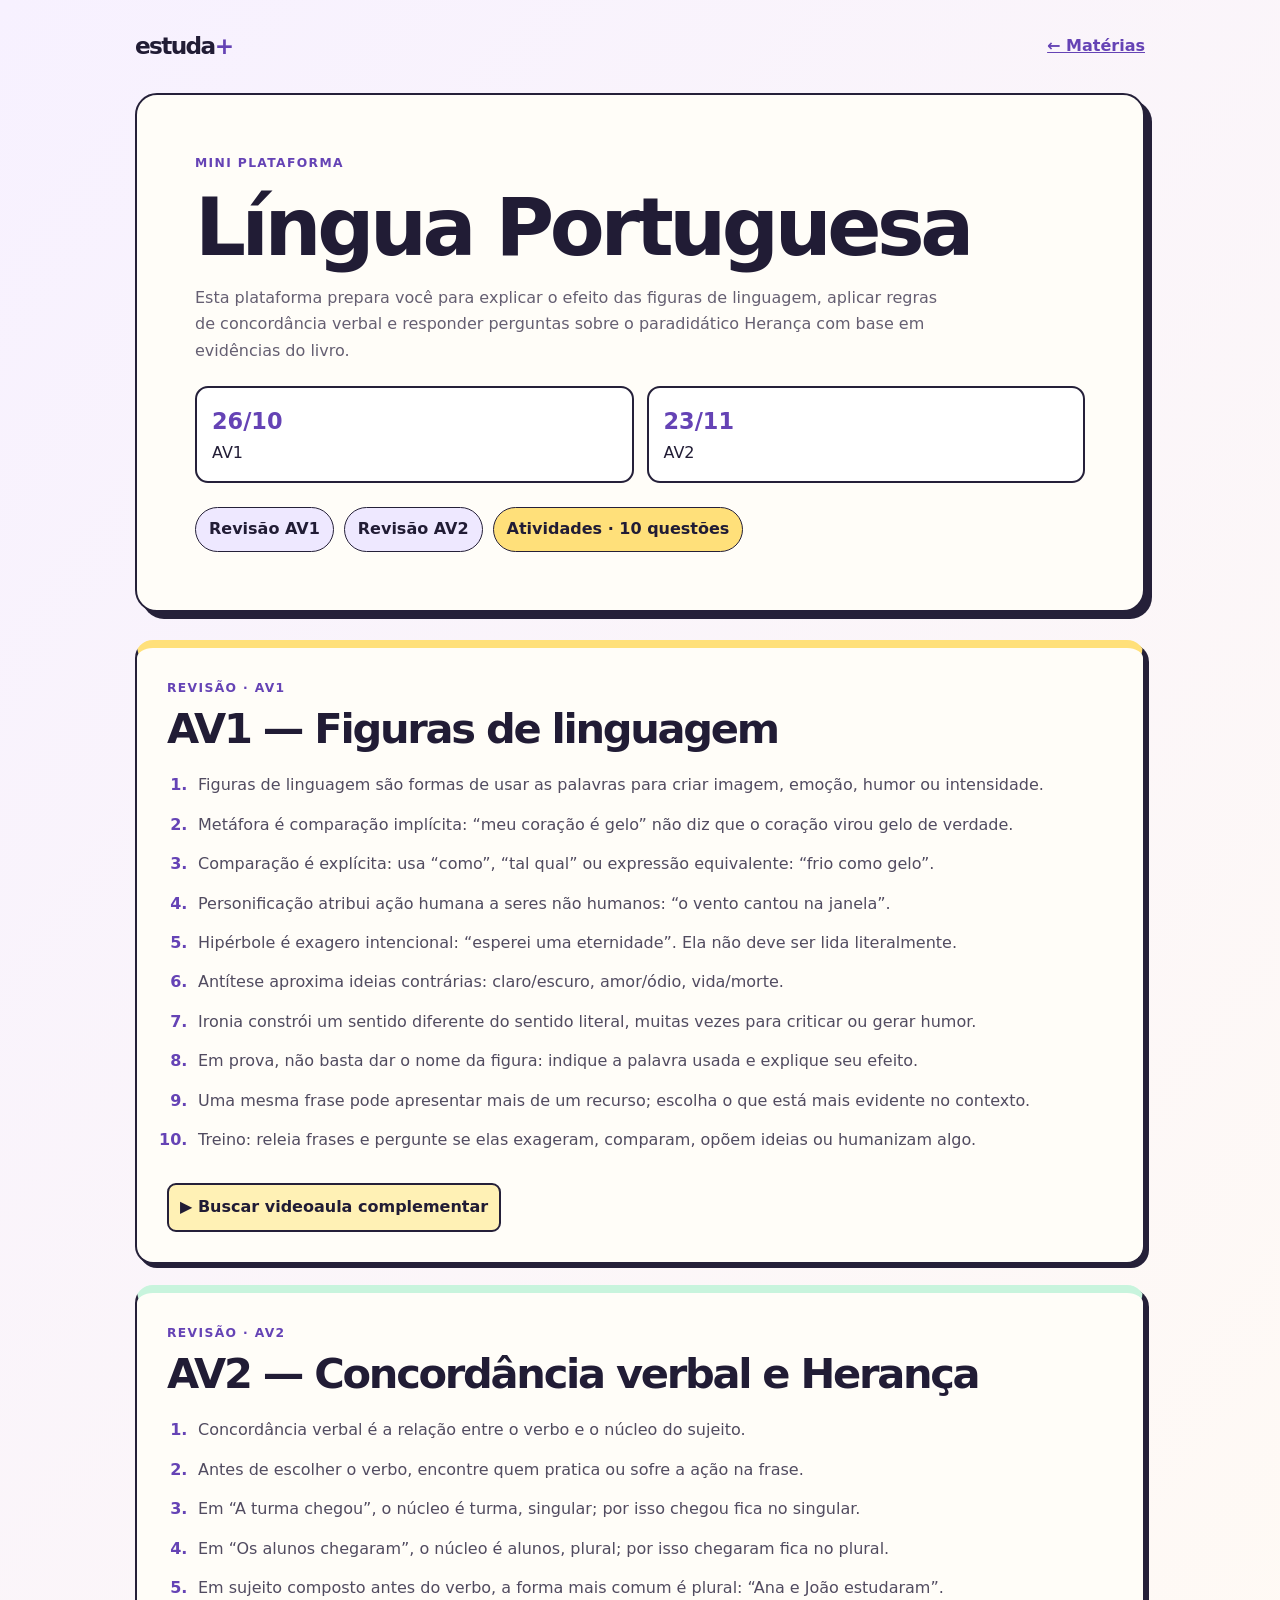
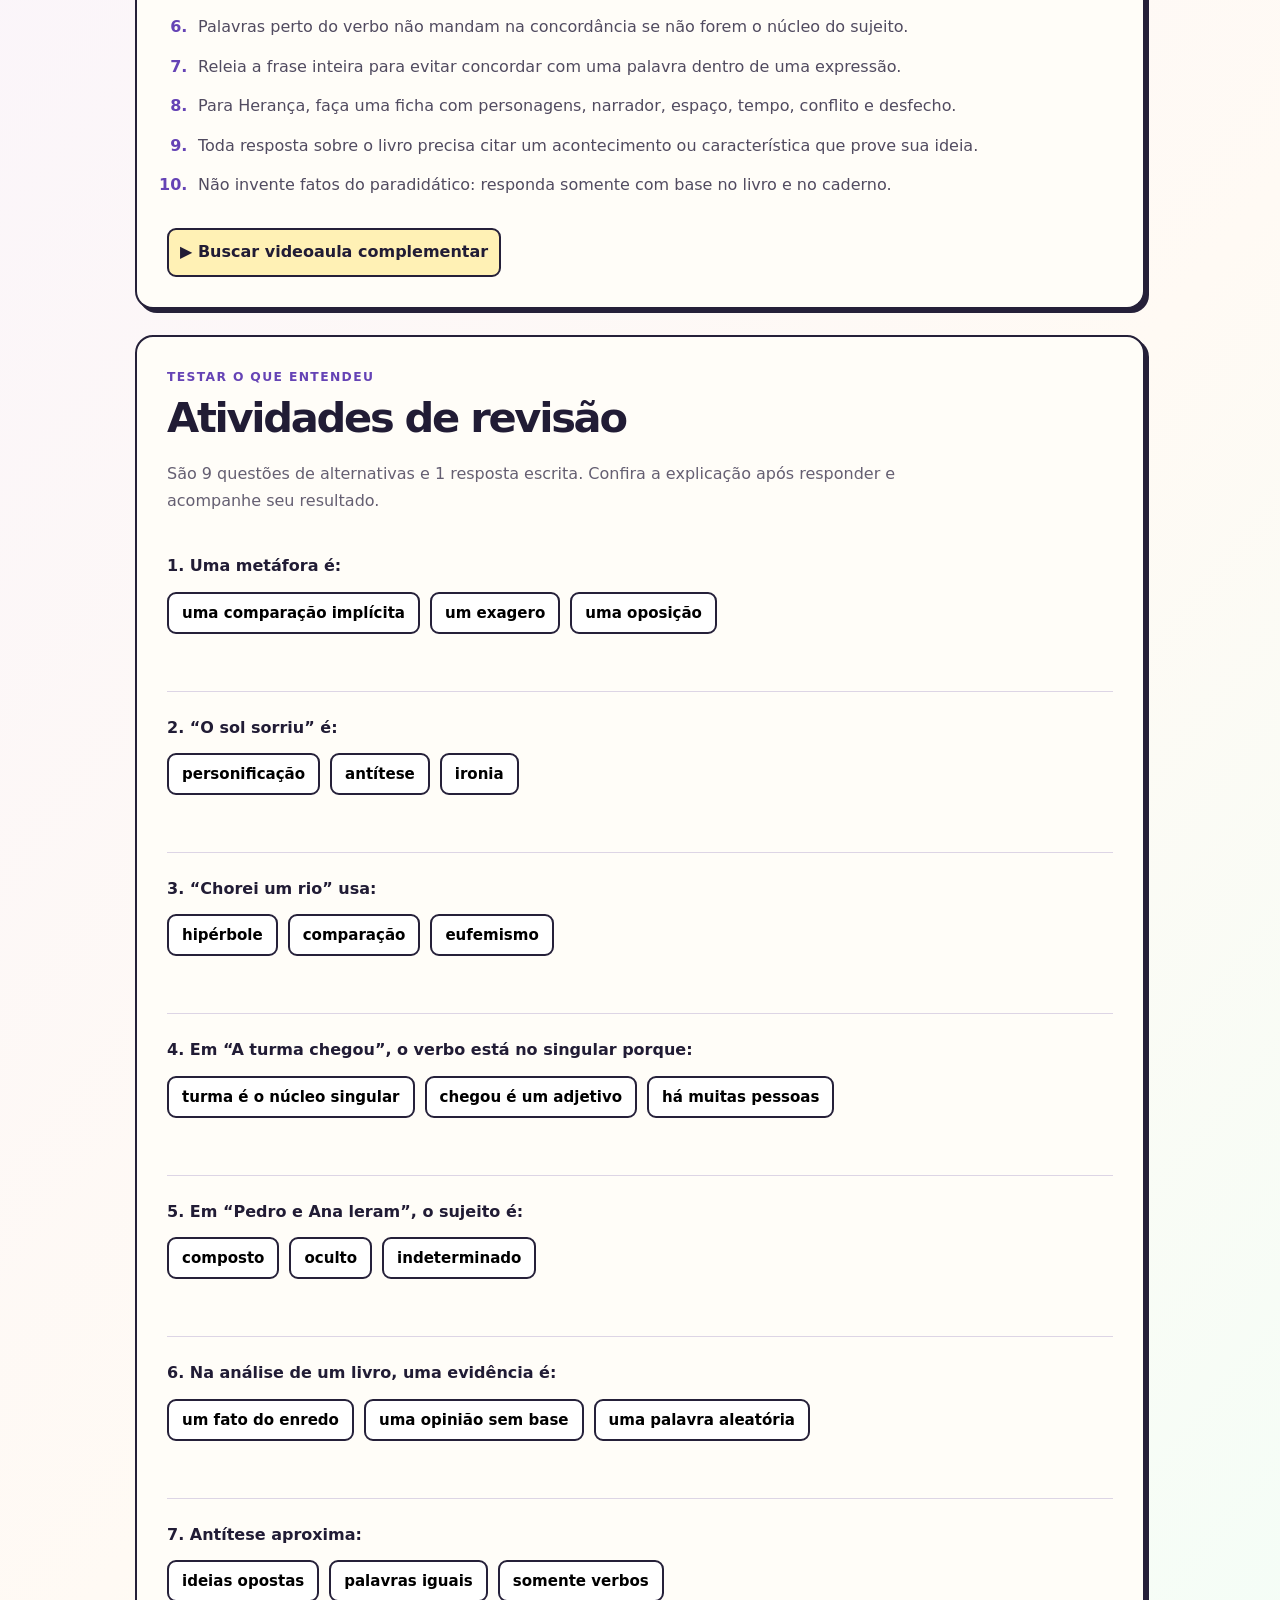
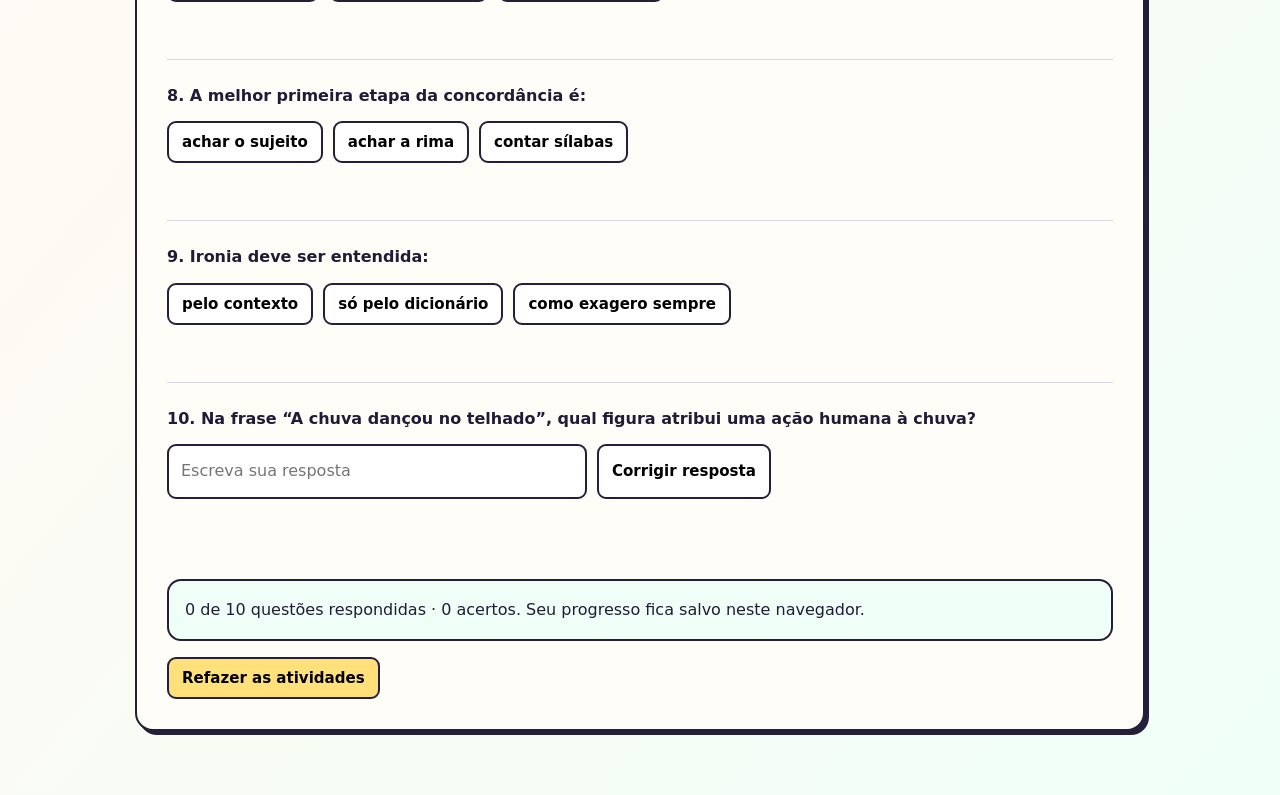
==== plataforma-estudos/materia.html @ 4440d7d3 "fix: publica plataforma completa na Vercel e corrige revisoes" ====
<!doctype html>
<html lang="pt-BR">
<head>
  <meta charset="utf-8">
  <meta name="viewport" content="width=device-width,initial-scale=1">
  <title>Estuda+ | Revisar matéria</title>
  <style>
    :root{--ink:#211c35;--violet:#6543b5;--paper:#fffdf8;--lilac:#eee8ff;--sun:#ffe07a;--mint:#c8f4dd;--line:#252039;--muted:#655f72}
    *{box-sizing:border-box}html{scroll-behavior:smooth;scroll-padding-top:20px}body{margin:0;background:linear-gradient(130deg,#f7f1ff,#fffaf4 60%,#effff8);font:500 16px/1.65 system-ui,sans-serif;color:var(--ink)}
    main{max-width:1050px;margin:auto;padding:27px 20px 64px}.top{display:flex;justify-content:space-between;align-items:center;gap:15px}.brand{font-size:1.45rem;font-weight:900;letter-spacing:-.07em}.brand b{color:var(--violet)}a.back{font-weight:800;color:var(--violet)}
    .hero{margin:28px 0;border:2px solid var(--line);border-radius:22px;background:var(--paper);padding:clamp(27px,6vw,58px);box-shadow:7px 7px 0 var(--line)}
    .eyebrow{font-size:.77rem;letter-spacing:.11em;text-transform:uppercase;font-weight:900;color:var(--violet)}h1,h2{font-weight:900;letter-spacing:-.055em}
    h1{font-size:clamp(2.5rem,7vw,5rem);line-height:1.04;margin:12px 0 16px}h2{font-size:clamp(1.8rem,4vw,2.6rem);line-height:1.14;margin:7px 0 20px}.lead{color:var(--muted);max-width:750px}
    .plan{display:grid;grid-template-columns:repeat(2,1fr);gap:13px;margin:22px 0}.plan article{border:2px solid var(--line);border-radius:13px;padding:15px;background:#fff}.plan b{display:block;color:var(--violet);font-size:1.4rem}
    .jump{display:flex;gap:10px;flex-wrap:wrap;margin-top:24px}.jump a{padding:8px 13px;border:1.5px solid var(--line);border-radius:99px;color:var(--ink);background:var(--lilac);font-weight:750;text-decoration:none}.jump a:last-child{background:var(--sun)}.jump a:hover{filter:brightness(.96)}
    .lesson{background:var(--paper);border:2px solid var(--line);border-radius:18px;padding:clamp(20px,4vw,30px);box-shadow:4px 4px 0 var(--line);margin:21px 0}.lesson.av1{border-top:8px solid var(--sun)}.lesson.av2{border-top:8px solid var(--mint)}.lesson ol{padding-left:26px}.lesson li{margin:13px 0;padding-left:5px;color:#514b60}.lesson li::marker{color:var(--violet);font-weight:800}
    .video{display:inline-block;border:2px solid var(--line);border-radius:9px;padding:9px 11px;background:#fff1b5;color:var(--ink);font-weight:800;text-decoration:none;margin-top:14px}
    .practice{background:var(--paper);border:2px solid var(--line);border-radius:18px;padding:clamp(20px,4vw,30px);box-shadow:4px 4px 0 var(--line);margin-top:26px}
    .quiz-card{border-top:1px solid #ddd5e5;padding:23px 0}.quiz-card:first-child{border:0}.quiz-card p{font-weight:800;margin:0 0 12px}.answers{display:flex;gap:10px;flex-wrap:wrap}
    .answers input{width:min(100%,420px);min-width:0;border:2px solid var(--line);border-radius:9px;padding:12px;font:inherit;background:#fff}
    .answers button,#retry{border:2px solid var(--line);border-radius:9px;background:#fff;padding:10px 13px;font:700 .94rem system-ui,sans-serif;cursor:pointer}
    .answers button:not(:disabled):hover{background:var(--lilac)}.answers button.right{background:var(--mint)}.answers button.wrong{background:#ffd8d1}.answers button:disabled{cursor:default;color:var(--ink);opacity:1}
    :focus-visible{outline:3px solid var(--violet);outline-offset:3px}.result{font-weight:700;min-height:22px;margin-top:12px}
    .finish{padding:16px;margin-top:23px;border:2px solid var(--line);border-radius:14px;background:#effff8}#retry{margin-top:16px;background:var(--sun)}.loading{padding:20px;color:var(--muted)}
    @media(max-width:680px){.hero,.lesson,.practice{box-shadow:3px 3px 0 var(--line)}.answers{flex-direction:column}.answers input{width:100%}.answers button{text-align:left}.plan{gap:10px}}
  </style>
</head>
<body>
  <main>
    <header class="top"><div class="brand">estuda<b>+</b></div><a class="back" href="materias.html">← Matérias</a></header>
    <section class="hero">
      <div class="eyebrow" id="label">Mini plataforma</div>
      <h1 id="title">Revisar matéria</h1>
      <p class="lead" id="intro"></p>
      <div class="plan"><article><b id="av1date"></b>AV1</article><article><b id="av2date"></b>AV2</article></div>
      <nav class="jump" aria-label="Nesta matéria"><a href="#av1">Revisão AV1</a><a href="#av2">Revisão AV2</a><a href="#activities">Atividades · 10 questões</a></nav>
    </section>
    <section id="lessons" aria-label="Revisões da matéria"><p class="loading">Carregando as revisões…</p></section>
    <section class="practice" id="activities">
      <div class="eyebrow">Testar o que entendeu</div>
      <h2>Atividades de revisão</h2>
      <p class="lead">São 9 questões de alternativas e 1 resposta escrita. Confira a explicação após responder e acompanhe seu resultado.</p>
      <div id="quiz"><p class="loading">Carregando as questões…</p></div>
      <div class="finish" id="finish" role="status">Conclua as atividades para registrar seu resultado.</div>
      <button type="button" id="retry">Refazer as atividades</button>
    </section>
    <noscript>Ative o JavaScript do navegador para exibir as revisões e responder às atividades.</noscript>
  </main>
  <script src="materia-deep.js" onerror="document.getElementById('lessons').textContent='Não foi possível carregar o conteúdo. Atualize a página.'"></script>
</body>
</html>
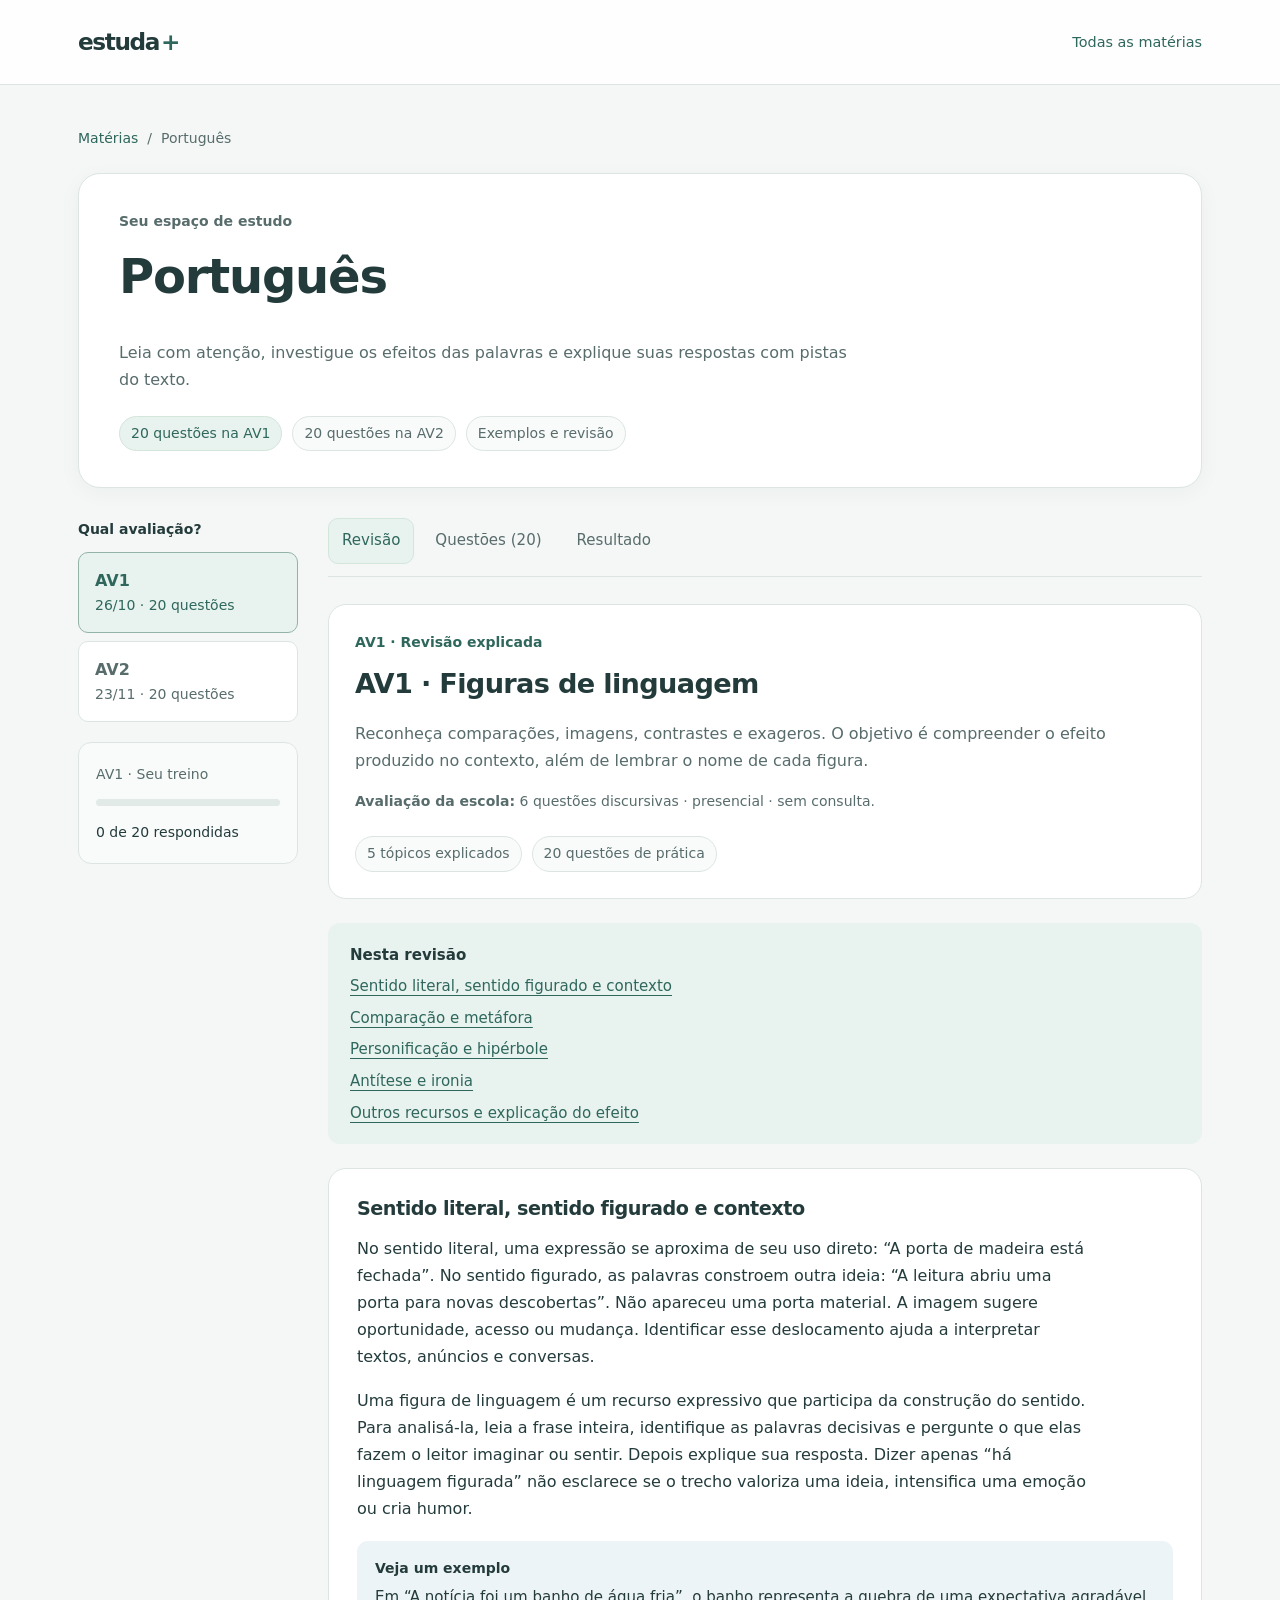
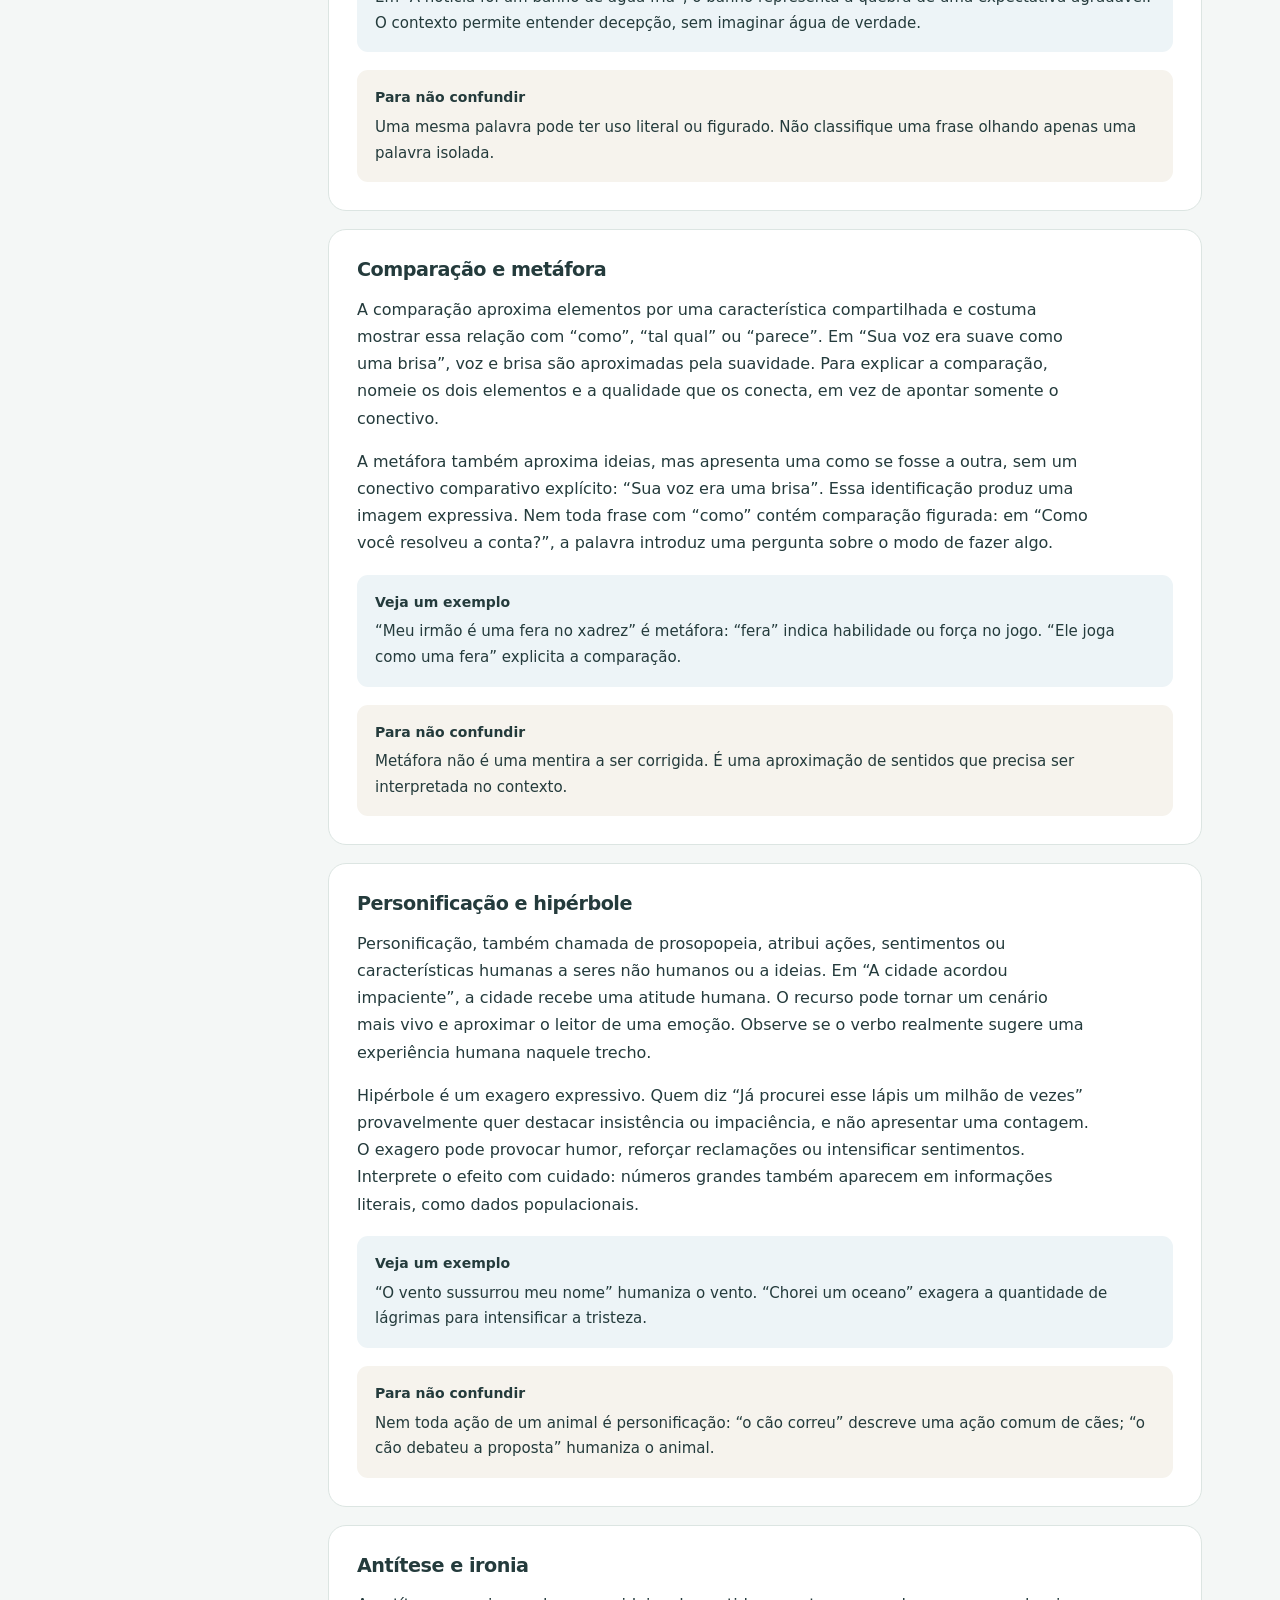
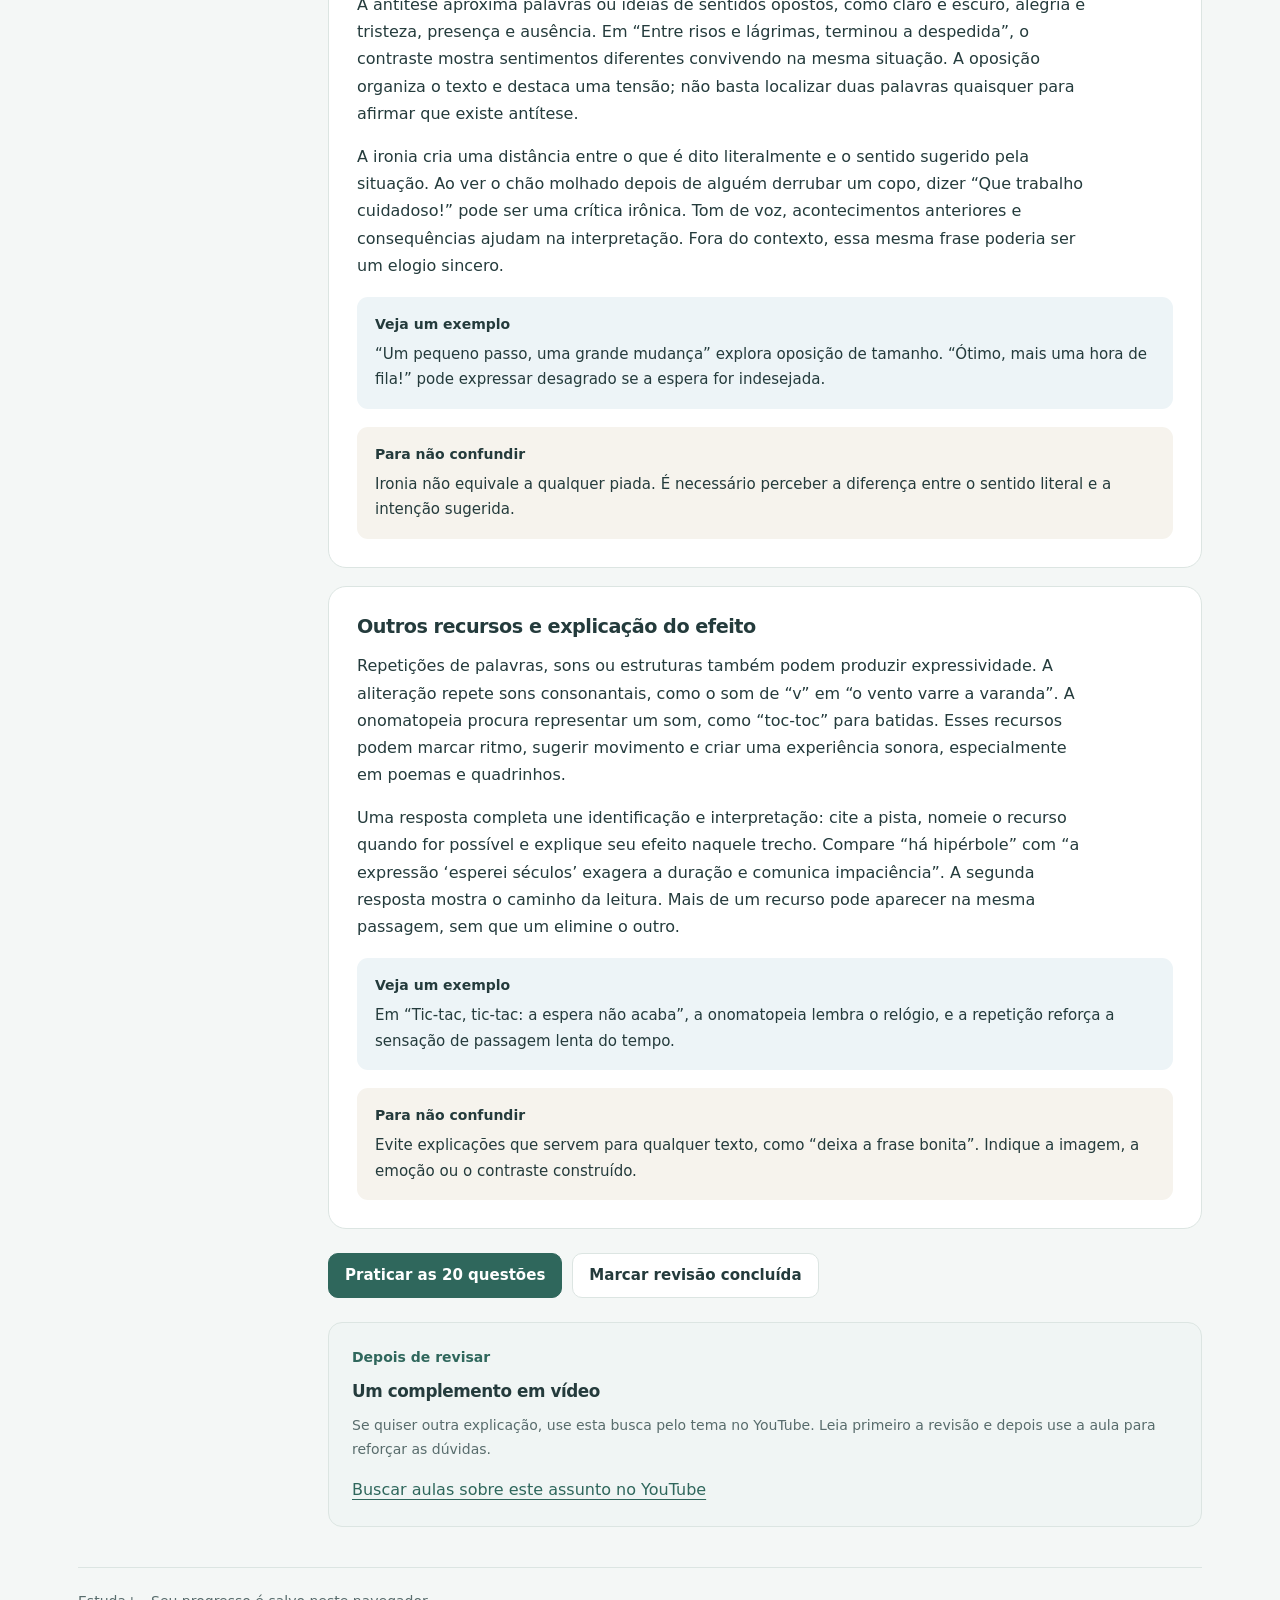
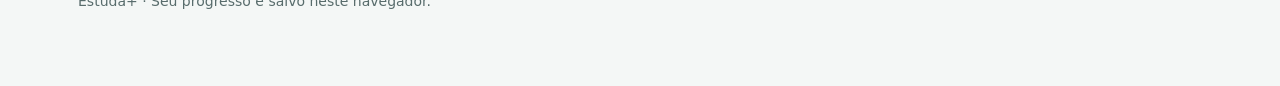
==== commit bf8aca2c: "feat: renova layout e adiciona 20 questoes por avaliacao" ====
--- a/plataforma-estudos/materia.html
+++ b/plataforma-estudos/materia.html
@@ -1,51 +1,21 @@
 <!doctype html>
 <html lang="pt-BR">
-<head>
-  <meta charset="utf-8">
-  <meta name="viewport" content="width=device-width,initial-scale=1">
-  <title>Estuda+ | Revisar matéria</title>
-  <style>
-    :root{--ink:#211c35;--violet:#6543b5;--paper:#fffdf8;--lilac:#eee8ff;--sun:#ffe07a;--mint:#c8f4dd;--line:#252039;--muted:#655f72}
-    *{box-sizing:border-box}html{scroll-behavior:smooth;scroll-padding-top:20px}body{margin:0;background:linear-gradient(130deg,#f7f1ff,#fffaf4 60%,#effff8);font:500 16px/1.65 system-ui,sans-serif;color:var(--ink)}
-    main{max-width:1050px;margin:auto;padding:27px 20px 64px}.top{display:flex;justify-content:space-between;align-items:center;gap:15px}.brand{font-size:1.45rem;font-weight:900;letter-spacing:-.07em}.brand b{color:var(--violet)}a.back{font-weight:800;color:var(--violet)}
-    .hero{margin:28px 0;border:2px solid var(--line);border-radius:22px;background:var(--paper);padding:clamp(27px,6vw,58px);box-shadow:7px 7px 0 var(--line)}
-    .eyebrow{font-size:.77rem;letter-spacing:.11em;text-transform:uppercase;font-weight:900;color:var(--violet)}h1,h2{font-weight:900;letter-spacing:-.055em}
-    h1{font-size:clamp(2.5rem,7vw,5rem);line-height:1.04;margin:12px 0 16px}h2{font-size:clamp(1.8rem,4vw,2.6rem);line-height:1.14;margin:7px 0 20px}.lead{color:var(--muted);max-width:750px}
-    .plan{display:grid;grid-template-columns:repeat(2,1fr);gap:13px;margin:22px 0}.plan article{border:2px solid var(--line);border-radius:13px;padding:15px;background:#fff}.plan b{display:block;color:var(--violet);font-size:1.4rem}
-    .jump{display:flex;gap:10px;flex-wrap:wrap;margin-top:24px}.jump a{padding:8px 13px;border:1.5px solid var(--line);border-radius:99px;color:var(--ink);background:var(--lilac);font-weight:750;text-decoration:none}.jump a:last-child{background:var(--sun)}.jump a:hover{filter:brightness(.96)}
-    .lesson{background:var(--paper);border:2px solid var(--line);border-radius:18px;padding:clamp(20px,4vw,30px);box-shadow:4px 4px 0 var(--line);margin:21px 0}.lesson.av1{border-top:8px solid var(--sun)}.lesson.av2{border-top:8px solid var(--mint)}.lesson ol{padding-left:26px}.lesson li{margin:13px 0;padding-left:5px;color:#514b60}.lesson li::marker{color:var(--violet);font-weight:800}
-    .video{display:inline-block;border:2px solid var(--line);border-radius:9px;padding:9px 11px;background:#fff1b5;color:var(--ink);font-weight:800;text-decoration:none;margin-top:14px}
-    .practice{background:var(--paper);border:2px solid var(--line);border-radius:18px;padding:clamp(20px,4vw,30px);box-shadow:4px 4px 0 var(--line);margin-top:26px}
-    .quiz-card{border-top:1px solid #ddd5e5;padding:23px 0}.quiz-card:first-child{border:0}.quiz-card p{font-weight:800;margin:0 0 12px}.answers{display:flex;gap:10px;flex-wrap:wrap}
-    .answers input{width:min(100%,420px);min-width:0;border:2px solid var(--line);border-radius:9px;padding:12px;font:inherit;background:#fff}
-    .answers button,#retry{border:2px solid var(--line);border-radius:9px;background:#fff;padding:10px 13px;font:700 .94rem system-ui,sans-serif;cursor:pointer}
-    .answers button:not(:disabled):hover{background:var(--lilac)}.answers button.right{background:var(--mint)}.answers button.wrong{background:#ffd8d1}.answers button:disabled{cursor:default;color:var(--ink);opacity:1}
-    :focus-visible{outline:3px solid var(--violet);outline-offset:3px}.result{font-weight:700;min-height:22px;margin-top:12px}
-    .finish{padding:16px;margin-top:23px;border:2px solid var(--line);border-radius:14px;background:#effff8}#retry{margin-top:16px;background:var(--sun)}.loading{padding:20px;color:var(--muted)}
-    @media(max-width:680px){.hero,.lesson,.practice{box-shadow:3px 3px 0 var(--line)}.answers{flex-direction:column}.answers input{width:100%}.answers button{text-align:left}.plan{gap:10px}}
-  </style>
-</head>
+<head><meta charset="utf-8"><meta name="viewport" content="width=device-width,initial-scale=1"><meta name="theme-color" content="#2f675c"><title>Estuda+ | Revisar matéria</title><link rel="stylesheet" href="app.css"></head>
 <body>
-  <main>
-    <header class="top"><div class="brand">estuda<b>+</b></div><a class="back" href="materias.html">← Matérias</a></header>
-    <section class="hero">
-      <div class="eyebrow" id="label">Mini plataforma</div>
-      <h1 id="title">Revisar matéria</h1>
-      <p class="lead" id="intro"></p>
-      <div class="plan"><article><b id="av1date"></b>AV1</article><article><b id="av2date"></b>AV2</article></div>
-      <nav class="jump" aria-label="Nesta matéria"><a href="#av1">Revisão AV1</a><a href="#av2">Revisão AV2</a><a href="#activities">Atividades · 10 questões</a></nav>
-    </section>
-    <section id="lessons" aria-label="Revisões da matéria"><p class="loading">Carregando as revisões…</p></section>
-    <section class="practice" id="activities">
-      <div class="eyebrow">Testar o que entendeu</div>
-      <h2>Atividades de revisão</h2>
-      <p class="lead">São 9 questões de alternativas e 1 resposta escrita. Confira a explicação após responder e acompanhe seu resultado.</p>
-      <div id="quiz"><p class="loading">Carregando as questões…</p></div>
-      <div class="finish" id="finish" role="status">Conclua as atividades para registrar seu resultado.</div>
-      <button type="button" id="retry">Refazer as atividades</button>
-    </section>
-    <noscript>Ative o JavaScript do navegador para exibir as revisões e responder às atividades.</noscript>
-  </main>
-  <script src="materia-deep.js" onerror="document.getElementById('lessons').textContent='Não foi possível carregar o conteúdo. Atualize a página.'"></script>
-</body>
-</html>
+<header class="site-header"><div class="container header-inner"><a class="brand" href="materias.html">estuda<span>+</span></a><nav class="header-nav" aria-label="Principal"><a href="materias.html">Todas as matérias</a><a href="plataforma-completa.html#studio" id="writing-link" hidden>Oficina de poemas</a></nav></div></header>
+<main class="container page">
+<div class="breadcrumbs"><a href="materias.html">Matérias</a><span>/</span><span id="breadcrumb-subject">Revisão</span></div>
+<section class="hero"><p class="eyebrow">Seu espaço de estudo</p><h1 id="title">Carregando a matéria…</h1><p id="intro"></p><div class="hero-footer"><span class="tag green">20 questões na AV1</span><span class="tag">20 questões na AV2</span><span class="tag">Exemplos e revisão</span></div></section>
+<div class="subject-layout">
+<aside class="study-sidebar" aria-label="Escolher avaliação"><p class="side-title">Qual avaliação?</p><div class="assessment-switch"><button type="button" class="assessment-tab" data-av="av1"><strong>AV1</strong><span id="av1date"></span></button><button type="button" class="assessment-tab" data-av="av2"><strong>AV2</strong><span id="av2date"></span></button></div><div class="side-progress"><span class="small muted" id="side-label">Seu progresso</span><div class="progress-track"><div class="progress-fill" id="progress-fill"></div></div><span class="small" id="side-progress"></span></div></aside>
+<div class="study-main">
+<nav class="content-tabs" aria-label="Área de estudo"><button type="button" class="tab" data-tab="review">Revisão</button><button type="button" class="tab" data-tab="questions">Questões (20)</button><button type="button" class="tab" data-tab="result">Resultado</button></nav>
+<section id="panel-review" class="tab-panel" aria-label="Revisão"><div id="lessons"><p>Carregando a revisão…</p></div></section>
+<section id="panel-questions" class="tab-panel" aria-label="Questões"><div class="section-heading"><div><p class="eyebrow" id="exam-label"></p><h2>Vamos praticar?</h2></div><span id="answered-count" class="tag"></span></div><p class="muted" id="exam-description"></p><div class="exam-toolbar"><label for="exam-mode" class="small">Como quer responder? <select id="exam-mode" class="select"><option value="train">Treino com correção</option><option value="exam">Simulado sem consulta ao gabarito</option></select></label><span class="small muted" id="saved-status"></span></div><div id="quiz"></div><div id="exam-message" class="alert" role="status" hidden></div><div class="topic-footer"><button class="button-primary" type="button" id="submit-exam">Corrigir simulado</button><button class="button" type="button" data-open-result>Ver meu resultado</button><button class="button-quiet" type="button" id="reset-toggle">Reiniciar esta avaliação</button></div><div id="reset-confirm" class="inline-confirm" hidden><span>Apagar as respostas desta avaliação para começar de novo?</span><button class="button" id="reset-cancel" type="button">Cancelar</button><button class="button-primary" id="reset-confirm-button" type="button">Reiniciar respostas</button></div></section>
+<section id="panel-result" class="tab-panel" aria-label="Resultado"><div id="result-content"></div></section>
+</div></div>
+<footer class="site-footer">Estuda+ · Seu progresso é salvo neste navegador.</footer>
+<noscript>Ative o JavaScript para ler a revisão e responder às questões.</noscript>
+</main>
+<script src="catalog.js"></script><script src="study-engine.js"></script><script src="content-humanas.js"></script><script src="content-linguagens.js"></script><script src="content-exatas.js"></script><script src="materia-deep.js"></script>
+</body></html>
--- a/plataforma-estudos/app.css
+++ b/plataforma-estudos/app.css
@@ -0,0 +1,5 @@
+:root{color-scheme:light;--bg:#f4f7f6;--surface:#fff;--text:#243b3c;--muted:#586c6c;--accent:#2f675c;--accent-soft:#e8f2ee;--blue:#eaf1f6;--line:#dce5e2;--success:#e8f4ec;--error:#fbefec;--radius:18px;--shadow:0 5px 22px rgba(35,60,52,.04)}
+*{box-sizing:border-box}html{scroll-padding-top:24px;scroll-behavior:smooth}body{margin:0;background:var(--bg);color:var(--text);font:400 16px/1.7 system-ui,-apple-system,"Segoe UI",sans-serif}button,input,select,textarea{font:inherit}button,a,input,textarea,select{touch-action:manipulation}button,a{ -webkit-tap-highlight-color:transparent}button{cursor:pointer}button:disabled{cursor:default}a{color:var(--accent);text-underline-offset:4px}p{margin:0 0 1em}h1,h2,h3,h4{line-height:1.25;font-weight:650;letter-spacing:-.025em;margin:0 0 .7em}h1{font-size:clamp(2rem,4.5vw,3rem)}h2{font-size:clamp(1.5rem,2.8vw,2rem)}h3{font-size:1.2rem}h4{font-size:1.05rem}ul,ol{padding-left:1.35em}li+li{margin-top:.5em}[hidden],.hidden{display:none!important}:focus-visible{outline:3px solid #648cbe;outline-offset:4px}.container{max-width:1180px;margin:auto;padding:0 28px}.site-header{border-bottom:1px solid var(--line);background:rgba(255,255,255,.9)}.header-inner{min-height:84px;display:flex;align-items:center;justify-content:space-between;gap:20px}.brand{text-decoration:none;font-size:1.45rem;font-weight:720;letter-spacing:-.06em;color:var(--text)}.brand span{color:var(--accent);margin-left:2px}.header-meta{font-size:.9rem;color:var(--muted)}.header-nav{display:flex;align-items:center;gap:22px}.header-nav a{font-size:.9rem;text-decoration:none}.page{padding-top:42px;padding-bottom:72px}.eyebrow{color:var(--accent);font-size:.875rem;font-weight:600;margin:0 0 12px}.hero{padding:36px 40px;background:var(--surface);border:1px solid var(--line);border-radius:22px;box-shadow:var(--shadow)}.hero p{max-width:750px;color:var(--muted)}.hero-footer{display:flex;flex-wrap:wrap;gap:10px;margin-top:22px}.tag{display:inline-flex;align-items:center;gap:6px;padding:5px 11px;border:1px solid var(--line);border-radius:999px;font-size:.875rem;background:#f9fbfa;color:var(--muted)}.tag.green{color:var(--accent);background:var(--accent-soft);border-color:#d3e6dc}.stats-grid{display:grid;grid-template-columns:repeat(4,1fr);gap:14px;margin:22px 0 32px}.stat{padding:20px 22px;background:var(--surface);border:1px solid var(--line);border-radius:14px}.stat strong{display:block;font-size:1.65rem;font-weight:650;line-height:1.2;margin-bottom:7px}.stat span{color:var(--muted);font-size:.875rem}.toolbar{display:flex;gap:16px;align-items:center;justify-content:space-between;margin:28px 0 22px;flex-wrap:wrap}.search{width:300px;max-width:100%;padding:11px 15px;background:white;border:1px solid var(--line);border-radius:10px}.filters{display:flex;flex-wrap:wrap;gap:7px}.filter,.tab,.assessment-tab{border:1px solid transparent;color:var(--muted);background:transparent;padding:9px 13px;border-radius:10px;font-size:.9rem}.filter:hover,.tab:hover,.assessment-tab:hover{background:var(--accent-soft)}.filter.active,.tab.active{background:var(--accent-soft);color:var(--accent);border-color:#d3e6dc}.subjects{display:grid;gap:24px}.subject-card{background:white;padding:28px;border:1px solid var(--line);border-radius:var(--radius);box-shadow:var(--shadow)}.subject-head{display:flex;justify-content:space-between;gap:24px;align-items:flex-start;margin-bottom:22px}.subject-head h2{margin:0 0 6px;font-size:1.45rem}.subject-head p{margin:0;color:var(--muted);font-size:.9rem}.assessment-grid{display:grid;grid-template-columns:1fr 1fr;gap:18px}.assessment-card{padding:22px;background:#fafcfb;border:1px solid var(--line);border-radius:13px}.assessment-card.av2{background:#f7fafc}.assessment-title{display:flex;align-items:center;justify-content:space-between;gap:15px}.assessment-title h3{font-size:1.05rem;margin:0}.assessment-card ul{margin:16px 0;font-size:.94rem}.assessment-meta,.format{font-size:.875rem;color:var(--muted)}.format{border-top:1px solid var(--line);padding-top:12px;margin-top:13px}.review-link{display:inline-block;margin-top:16px;font-size:.94rem;font-weight:600}.button,.button-quiet,.button-primary{display:inline-flex;align-items:center;justify-content:center;gap:8px;border:1px solid var(--line);border-radius:10px;padding:10px 16px;text-decoration:none;background:white;color:var(--text);font-weight:550;font-size:.94rem;line-height:1.5}.button-primary{color:white;background:var(--accent);border-color:var(--accent)}.button-primary:hover{background:#24564c}.button-quiet{background:transparent;color:var(--accent);border-color:transparent}.button:hover,.button-quiet:hover{background:var(--accent-soft)}.section-heading{display:flex;align-items:center;justify-content:space-between;gap:16px}.section-heading h2{margin-bottom:.3em}.muted{color:var(--muted)}.small{font-size:.875rem}.footnote{padding:22px;margin-top:28px;border:1px solid var(--line);background:#edf4f1;border-radius:14px;color:var(--muted);font-size:.9rem}.footnote p:last-child{margin-bottom:0}.breadcrumbs{display:flex;gap:9px;flex-wrap:wrap;font-size:.875rem;color:var(--muted);margin-bottom:22px}.breadcrumbs a{text-decoration:none}.subject-layout{display:grid;grid-template-columns:220px minmax(0,1fr);gap:30px;margin-top:30px}.study-sidebar{align-self:start;position:sticky;top:20px}.side-title{font-size:.875rem;font-weight:600;margin-bottom:10px}.assessment-switch{display:grid;gap:8px}.assessment-tab{width:100%;padding:14px 16px;text-align:left;background:white;border:1px solid var(--line)}.assessment-tab.active{border-color:#92b3a5;background:var(--accent-soft);color:var(--accent)}.assessment-tab strong{display:block;font-size:1rem;font-weight:600}.assessment-tab span{display:block;font-size:.875rem}.side-progress{margin-top:20px;padding:17px;border:1px solid var(--line);border-radius:13px;background:#f9fbfa}.progress-track{height:7px;background:#e1eae6;border-radius:10px;overflow:hidden;margin:12px 0}.progress-fill{height:100%;background:#77a895;transition:width .2s}.study-main{min-width:0}.content-tabs{display:flex;gap:7px;border-bottom:1px solid var(--line);padding-bottom:12px;margin-bottom:27px}.tab{font-size:.94rem}.tab-panel{display:none}.tab-panel.active{display:block}.assessment-overview{background:white;border:1px solid var(--line);border-radius:var(--radius);padding:26px;margin-bottom:20px}.assessment-overview h2{font-size:1.7rem}.contents-menu{padding:18px 22px;border-radius:12px;background:var(--accent-soft);margin:24px 0}.contents-menu strong{font-size:.94rem}.contents-menu a{display:block;font-size:.94rem;margin-top:6px}.topic{background:white;border:1px solid var(--line);padding:28px;border-radius:var(--radius);margin-bottom:18px}.topic h3{margin-top:0}.topic p{max-width:72ch}.example,.pitfall{border-radius:11px;padding:16px 18px;margin-top:18px;font-size:.94rem;background:#edf4f7}.pitfall{background:#f6f3ed}.example strong,.pitfall strong{display:block;margin-bottom:5px;font-size:.875rem}.topic-footer{margin:24px 0;display:flex;gap:10px;flex-wrap:wrap}.complement{background:#f0f5f4;border:1px solid var(--line);border-radius:14px;padding:23px;margin-top:24px}.complement h3{font-size:1.05rem}.exam-toolbar{display:flex;gap:14px;align-items:center;justify-content:space-between;flex-wrap:wrap;margin:20px 0}.select{padding:9px 35px 9px 12px;border:1px solid var(--line);border-radius:9px;background:#fff;appearance:none;background-image:url("data:image/svg+xml,%3Csvg width='12' height='8' xmlns='http://www.w3.org/2000/svg'%3E%3Cpath d='m1 1 5 5 5-5' stroke='%23586c6c' fill='none' stroke-width='1.5'/%3E%3C/svg%3E");background-repeat:no-repeat;background-position:right 12px center}.question-card{border:1px solid var(--line);border-radius:16px;background:white;padding:25px;margin-bottom:16px}.question-meta{font-size:.875rem;color:var(--muted);display:flex;gap:10px;flex-wrap:wrap;margin-bottom:10px}.question-prompt{font-weight:550;white-space:pre-line;line-height:1.65;margin:0 0 18px}.choices{display:grid;gap:9px;border:0;padding:0;margin:0}.choice{display:flex;align-items:flex-start;gap:12px;border:1px solid var(--line);padding:12px 14px;border-radius:10px;cursor:pointer;font-size:.94rem}.choice:hover{background:#f5f9f7}.choice input{width:17px;height:17px;flex:0 0 auto;margin-top:4px;accent-color:var(--accent)}.choice.selected{border-color:#91b2a6;background:#f0f6f3}.choice.correct{background:var(--success);border-color:#a5c8b2}.choice.incorrect{background:var(--error);border-color:#e1bdb5}.question-actions{margin-top:17px}.answer-field{display:block;width:100%;border:1px solid #b7cbc1;border-radius:10px;padding:12px 14px;background:#fff;line-height:1.65;color:var(--text);resize:vertical}textarea.answer-field{min-height:140px}.feedback{background:#f1f6f3;padding:17px 18px;border-radius:11px;margin-top:17px;white-space:pre-line}.feedback.error{background:var(--error)}.feedback h4{margin-bottom:7px}.feedback p:last-child{margin:0}.rubric{margin-top:16px;display:grid;gap:10px}.rubric label{display:flex;gap:10px;font-size:.94rem}.rubric input{accent-color:var(--accent);width:17px;height:17px;margin-top:5px;flex-shrink:0}.model-answer{background:#fafcfa;border-left:3px solid #a4bfb3;padding:13px 17px;margin:14px 0;white-space:pre-line}.result-panel{border:1px solid var(--line);border-radius:var(--radius);padding:28px;background:white}.result-score{font-size:2.4rem;line-height:1.2;font-weight:650;color:var(--accent);margin:18px 0}.result-list{margin-top:24px;display:grid;gap:10px}.result-row{display:flex;justify-content:space-between;gap:20px;padding:12px 0;border-bottom:1px solid var(--line)}.alert{padding:15px 18px;border:1px solid #d9c4a0;background:#fbf6ec;border-radius:10px;margin:18px 0}.inline-confirm{display:flex;gap:12px;align-items:center;flex-wrap:wrap;padding:17px;background:#fbf6ec;border-radius:12px;margin:15px 0}.diagram{border:1px solid var(--line);border-radius:14px;padding:20px;background:white;margin:22px 0}.diagram svg{width:100%;height:auto;max-height:360px}.diagram figcaption{font-size:.875rem;color:var(--muted);margin-top:12px}.diagram-controls{display:flex;align-items:center;gap:12px;flex-wrap:wrap}.coordinate-data{font:500 .94rem/1.9 ui-monospace,monospace;white-space:pre-line}.pie{width:160px;height:160px;border-radius:50%;background:conic-gradient(#7cae9a 0 50%,#8caec6 50% 80%,#d4bf92 80%);margin:18px auto}.empty-state{padding:40px;border:1px dashed var(--line);border-radius:14px;text-align:center;background:white}.site-footer{font-size:.875rem;color:var(--muted);margin:40px 0 0;padding-top:22px;border-top:1px solid var(--line)}
+@media(max-width:850px){.subject-layout{grid-template-columns:1fr;gap:22px}.study-sidebar{position:static}.assessment-switch{grid-template-columns:1fr 1fr}.side-progress{display:none}.stats-grid{grid-template-columns:1fr 1fr}.subject-head{flex-direction:column;gap:8px}.header-meta{display:none}}
+@media(max-width:600px){.container{padding:0 18px}.page{padding-top:24px}.header-inner{min-height:70px}.header-nav{gap:14px}.header-nav a{font-size:.875rem}.hero{padding:26px 23px}.hero h1{font-size:2rem}.stats-grid{gap:10px}.stat{padding:16px}.subject-card,.topic,.question-card,.assessment-overview,.result-panel{padding:22px 19px}.assessment-grid{grid-template-columns:1fr}.toolbar{align-items:stretch}.search{width:100%}.content-tabs{gap:2px;justify-content:space-between}.tab{padding:9px 10px}.question-prompt{font-size:1rem}.button,.button-primary{padding:10px 14px}.exam-toolbar{align-items:flex-start;flex-direction:column}.result-row{flex-direction:column;gap:3px}}
+@media(prefers-reduced-motion:reduce){html{scroll-behavior:auto}*{transition:none!important}}
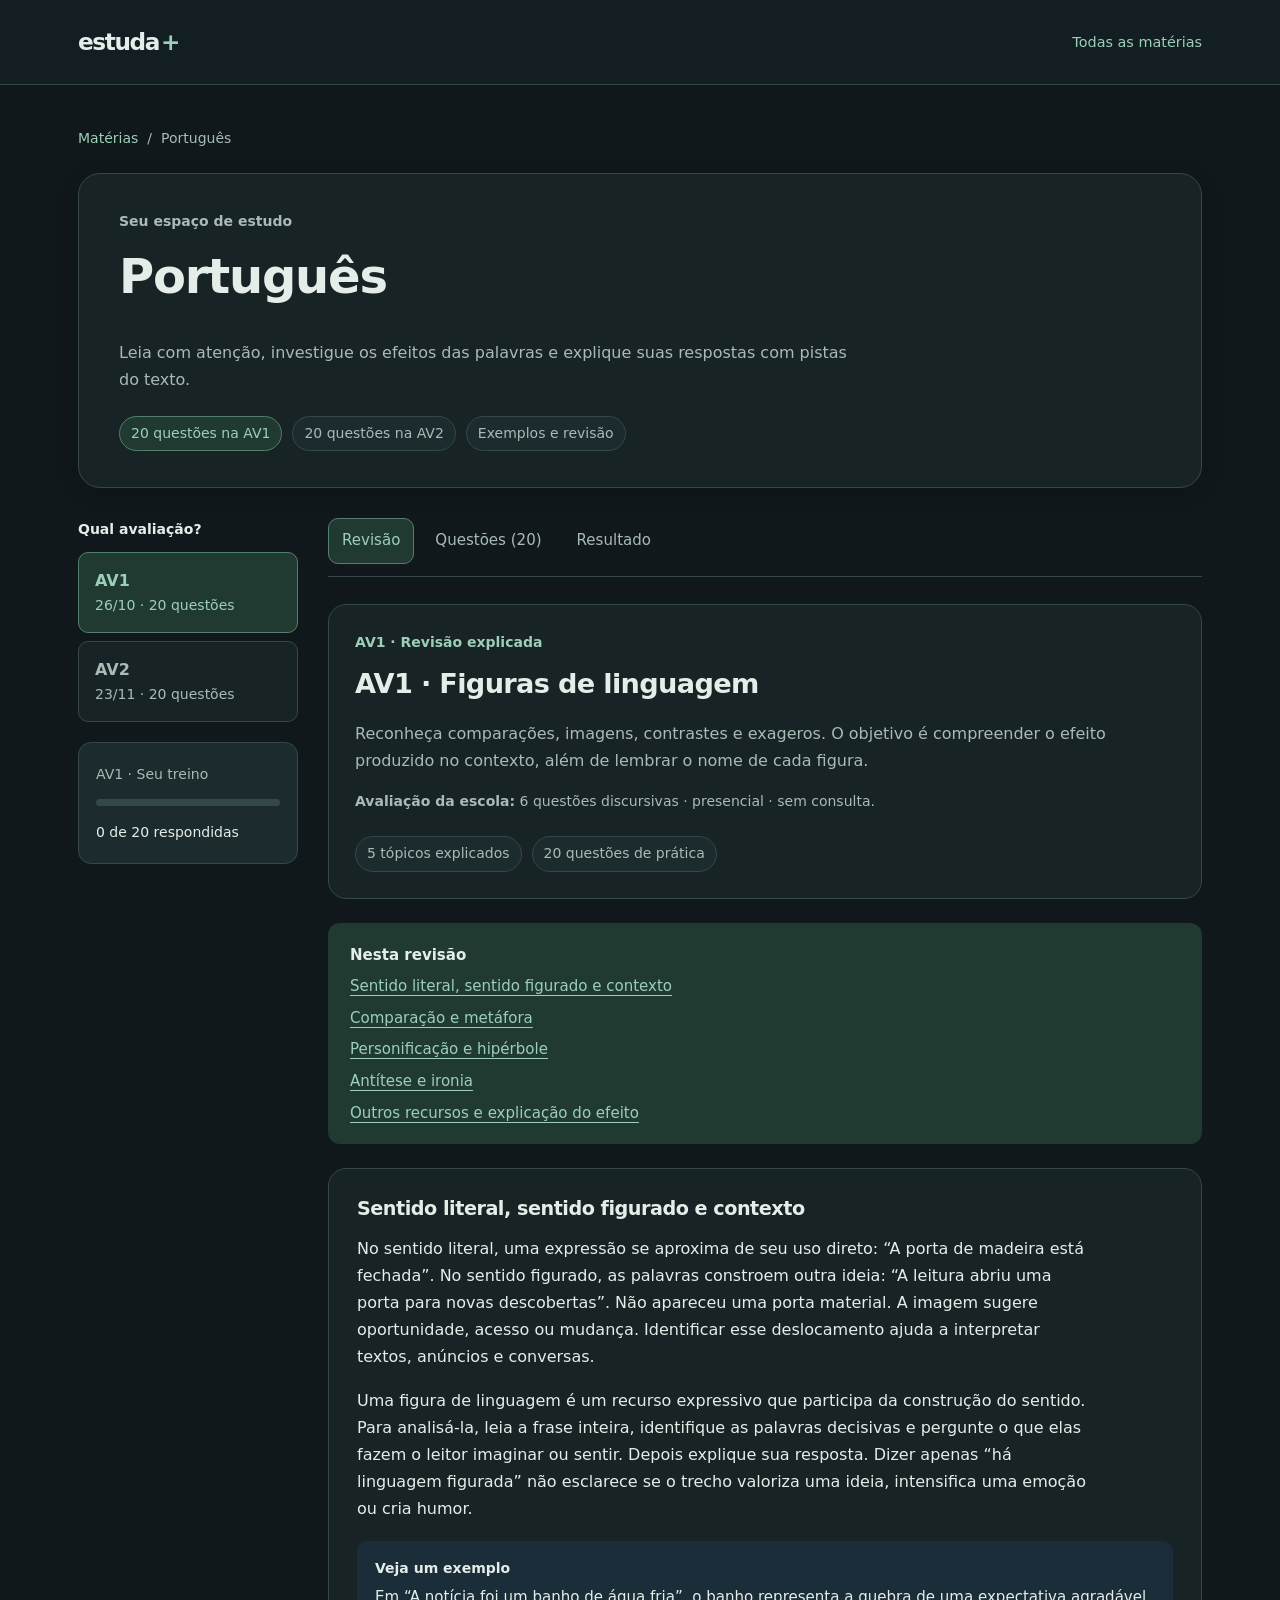
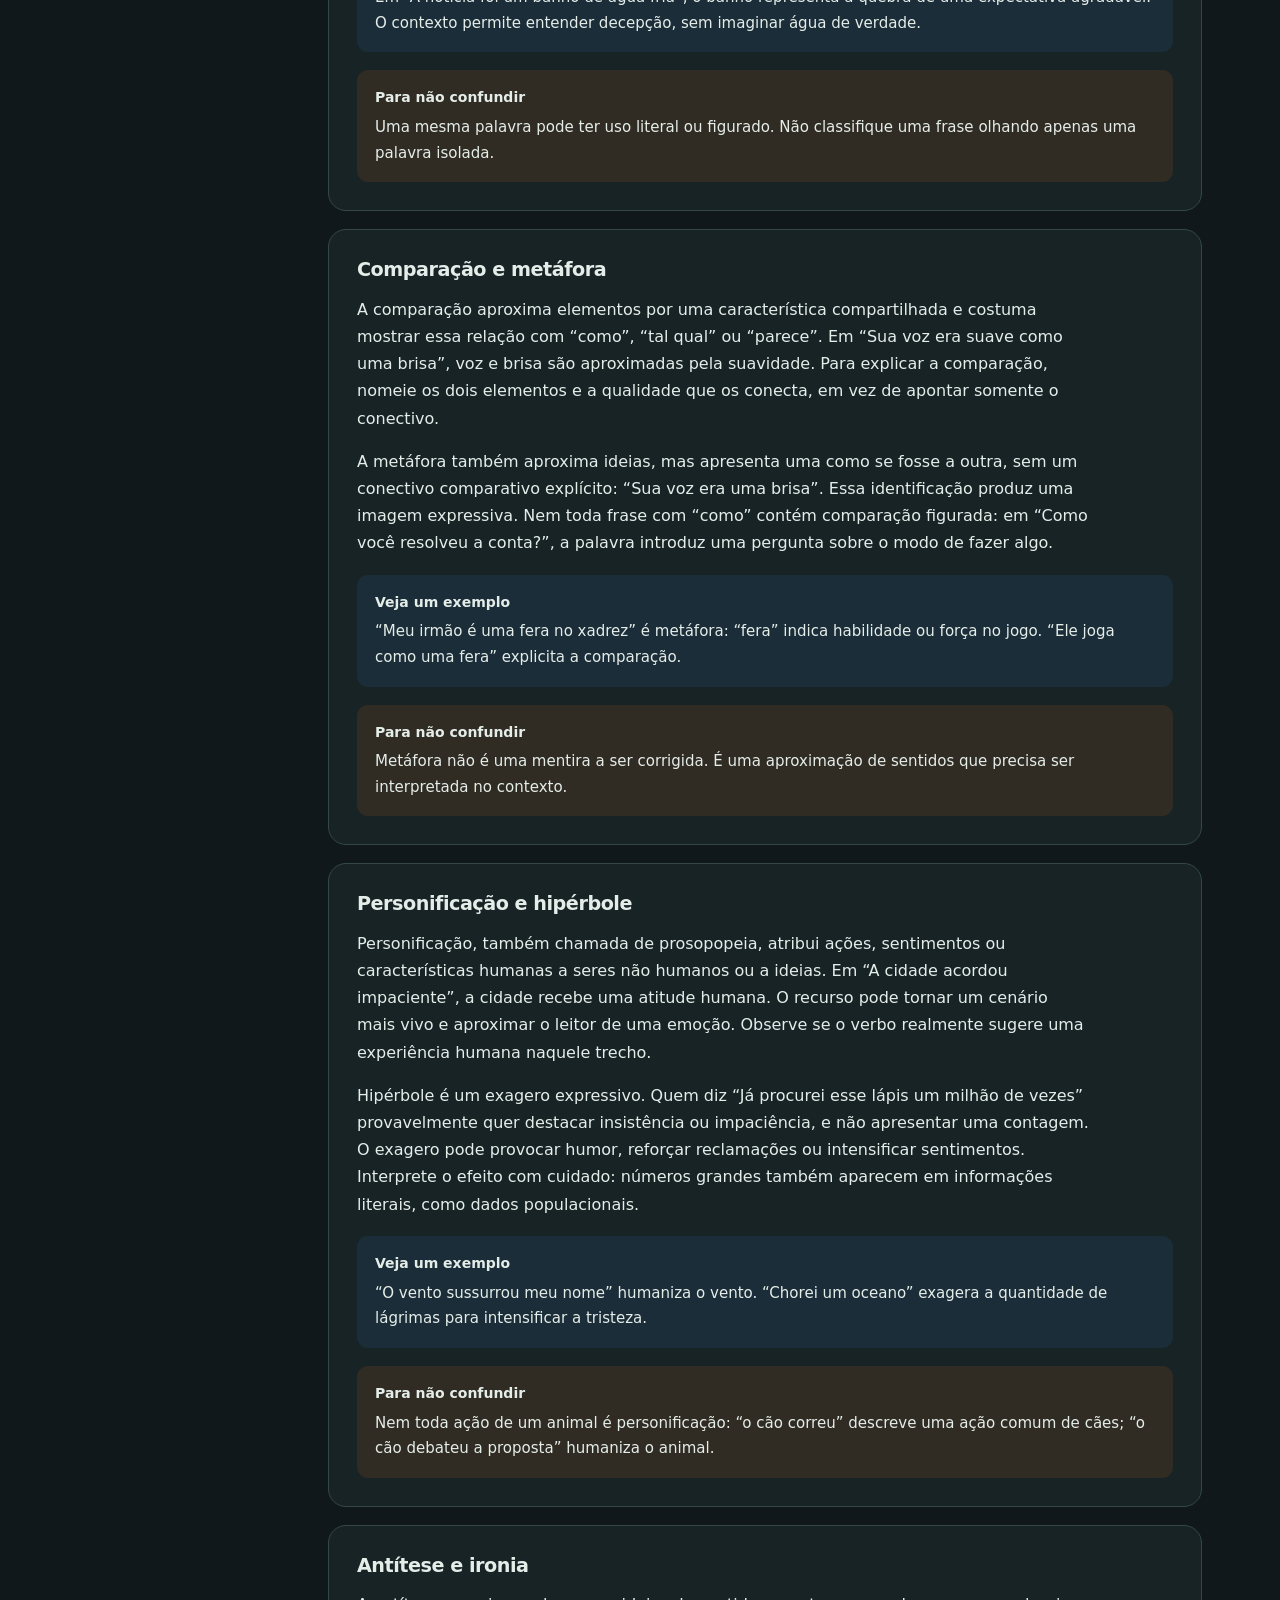
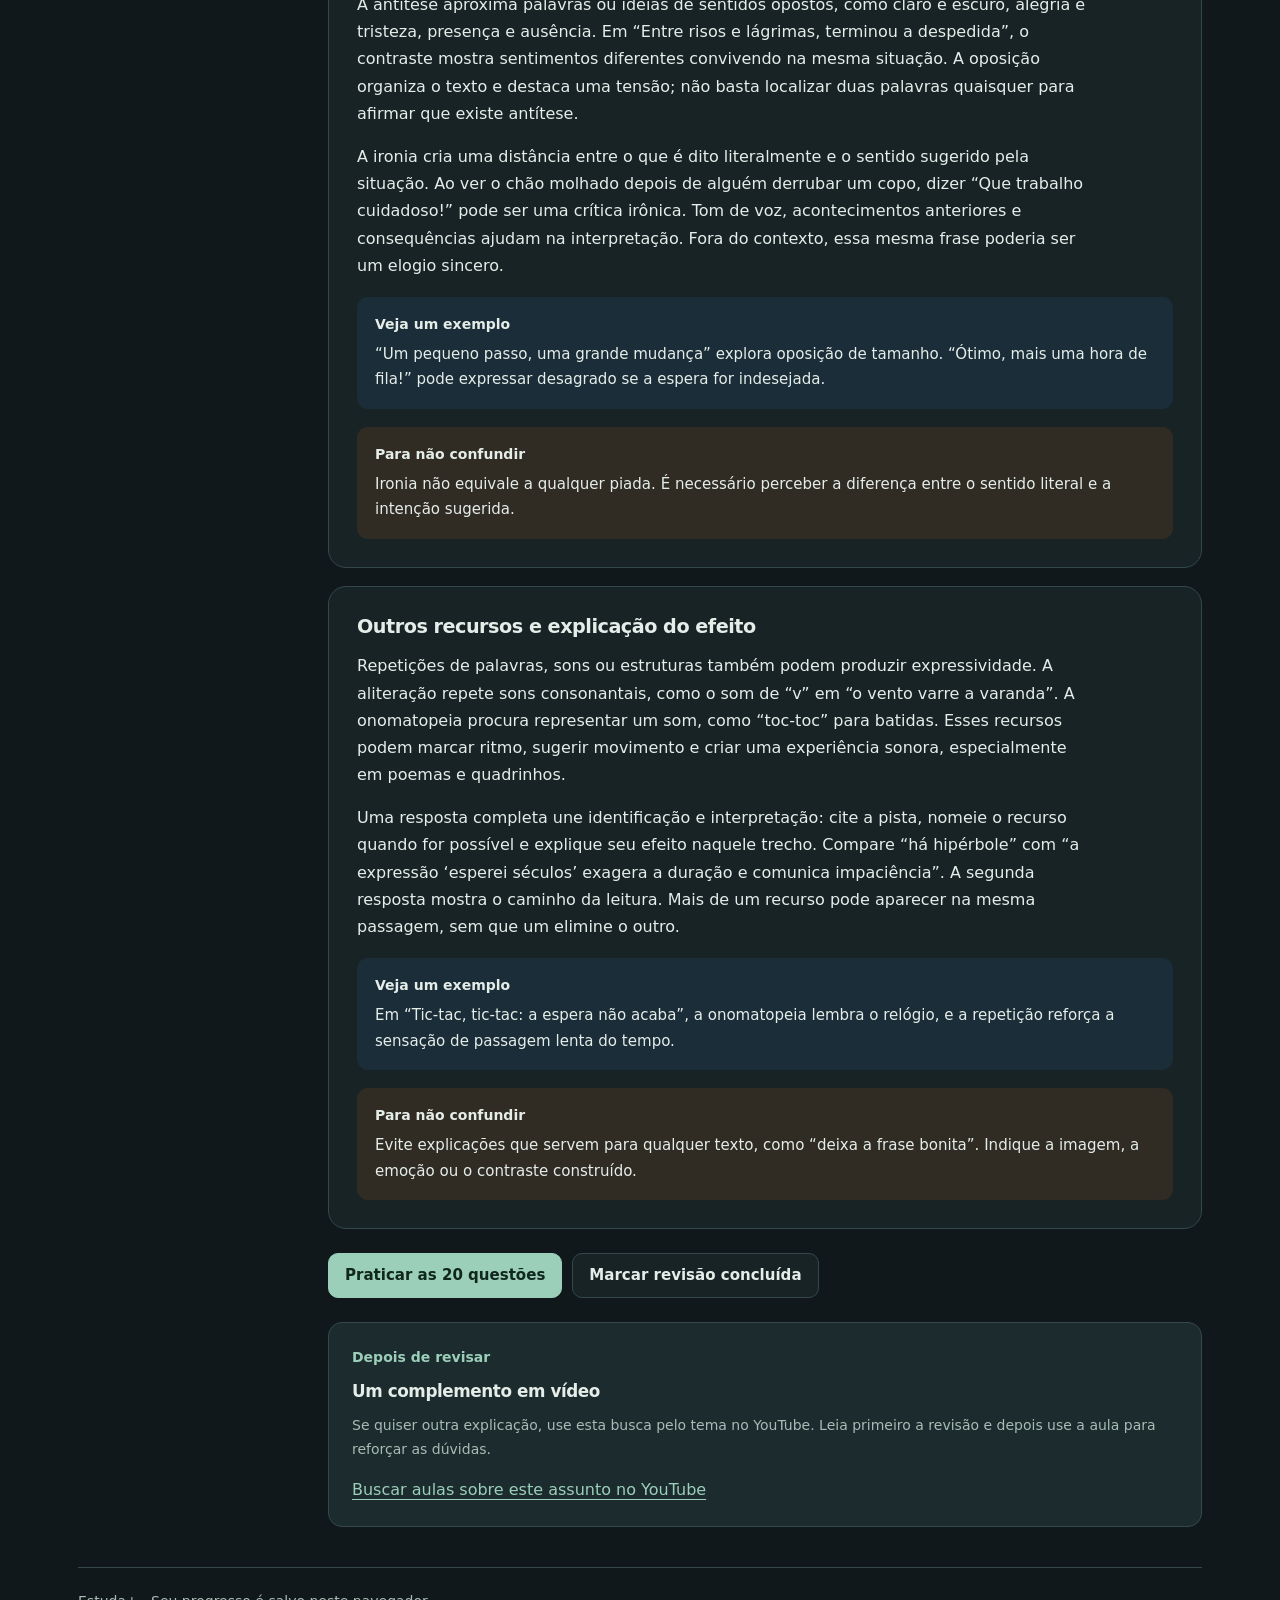
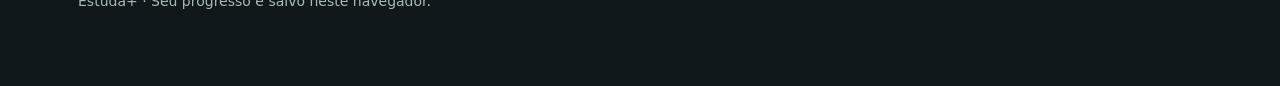
==== commit 95f6dc7e: "style: aplica tema escuro em toda a plataforma" ====
--- a/plataforma-estudos/materia.html
+++ b/plataforma-estudos/materia.html
@@ -1,6 +1,6 @@
 <!doctype html>
 <html lang="pt-BR">
-<head><meta charset="utf-8"><meta name="viewport" content="width=device-width,initial-scale=1"><meta name="theme-color" content="#2f675c"><title>Estuda+ | Revisar matéria</title><link rel="stylesheet" href="app.css"></head>
+<head><meta charset="utf-8"><meta name="viewport" content="width=device-width,initial-scale=1"><meta name="theme-color" content="#10181b"><title>Estuda+ | Revisar matéria</title><link rel="stylesheet" href="app.css"></head>
 <body>
 <header class="site-header"><div class="container header-inner"><a class="brand" href="materias.html">estuda<span>+</span></a><nav class="header-nav" aria-label="Principal"><a href="materias.html">Todas as matérias</a><a href="plataforma-completa.html#studio" id="writing-link" hidden>Oficina de poemas</a></nav></div></header>
 <main class="container page">
--- a/plataforma-estudos/app.css
+++ b/plataforma-estudos/app.css
@@ -1,5 +1,6 @@
-:root{color-scheme:light;--bg:#f4f7f6;--surface:#fff;--text:#243b3c;--muted:#586c6c;--accent:#2f675c;--accent-soft:#e8f2ee;--blue:#eaf1f6;--line:#dce5e2;--success:#e8f4ec;--error:#fbefec;--radius:18px;--shadow:0 5px 22px rgba(35,60,52,.04)}
-*{box-sizing:border-box}html{scroll-padding-top:24px;scroll-behavior:smooth}body{margin:0;background:var(--bg);color:var(--text);font:400 16px/1.7 system-ui,-apple-system,"Segoe UI",sans-serif}button,input,select,textarea{font:inherit}button,a,input,textarea,select{touch-action:manipulation}button,a{ -webkit-tap-highlight-color:transparent}button{cursor:pointer}button:disabled{cursor:default}a{color:var(--accent);text-underline-offset:4px}p{margin:0 0 1em}h1,h2,h3,h4{line-height:1.25;font-weight:650;letter-spacing:-.025em;margin:0 0 .7em}h1{font-size:clamp(2rem,4.5vw,3rem)}h2{font-size:clamp(1.5rem,2.8vw,2rem)}h3{font-size:1.2rem}h4{font-size:1.05rem}ul,ol{padding-left:1.35em}li+li{margin-top:.5em}[hidden],.hidden{display:none!important}:focus-visible{outline:3px solid #648cbe;outline-offset:4px}.container{max-width:1180px;margin:auto;padding:0 28px}.site-header{border-bottom:1px solid var(--line);background:rgba(255,255,255,.9)}.header-inner{min-height:84px;display:flex;align-items:center;justify-content:space-between;gap:20px}.brand{text-decoration:none;font-size:1.45rem;font-weight:720;letter-spacing:-.06em;color:var(--text)}.brand span{color:var(--accent);margin-left:2px}.header-meta{font-size:.9rem;color:var(--muted)}.header-nav{display:flex;align-items:center;gap:22px}.header-nav a{font-size:.9rem;text-decoration:none}.page{padding-top:42px;padding-bottom:72px}.eyebrow{color:var(--accent);font-size:.875rem;font-weight:600;margin:0 0 12px}.hero{padding:36px 40px;background:var(--surface);border:1px solid var(--line);border-radius:22px;box-shadow:var(--shadow)}.hero p{max-width:750px;color:var(--muted)}.hero-footer{display:flex;flex-wrap:wrap;gap:10px;margin-top:22px}.tag{display:inline-flex;align-items:center;gap:6px;padding:5px 11px;border:1px solid var(--line);border-radius:999px;font-size:.875rem;background:#f9fbfa;color:var(--muted)}.tag.green{color:var(--accent);background:var(--accent-soft);border-color:#d3e6dc}.stats-grid{display:grid;grid-template-columns:repeat(4,1fr);gap:14px;margin:22px 0 32px}.stat{padding:20px 22px;background:var(--surface);border:1px solid var(--line);border-radius:14px}.stat strong{display:block;font-size:1.65rem;font-weight:650;line-height:1.2;margin-bottom:7px}.stat span{color:var(--muted);font-size:.875rem}.toolbar{display:flex;gap:16px;align-items:center;justify-content:space-between;margin:28px 0 22px;flex-wrap:wrap}.search{width:300px;max-width:100%;padding:11px 15px;background:white;border:1px solid var(--line);border-radius:10px}.filters{display:flex;flex-wrap:wrap;gap:7px}.filter,.tab,.assessment-tab{border:1px solid transparent;color:var(--muted);background:transparent;padding:9px 13px;border-radius:10px;font-size:.9rem}.filter:hover,.tab:hover,.assessment-tab:hover{background:var(--accent-soft)}.filter.active,.tab.active{background:var(--accent-soft);color:var(--accent);border-color:#d3e6dc}.subjects{display:grid;gap:24px}.subject-card{background:white;padding:28px;border:1px solid var(--line);border-radius:var(--radius);box-shadow:var(--shadow)}.subject-head{display:flex;justify-content:space-between;gap:24px;align-items:flex-start;margin-bottom:22px}.subject-head h2{margin:0 0 6px;font-size:1.45rem}.subject-head p{margin:0;color:var(--muted);font-size:.9rem}.assessment-grid{display:grid;grid-template-columns:1fr 1fr;gap:18px}.assessment-card{padding:22px;background:#fafcfb;border:1px solid var(--line);border-radius:13px}.assessment-card.av2{background:#f7fafc}.assessment-title{display:flex;align-items:center;justify-content:space-between;gap:15px}.assessment-title h3{font-size:1.05rem;margin:0}.assessment-card ul{margin:16px 0;font-size:.94rem}.assessment-meta,.format{font-size:.875rem;color:var(--muted)}.format{border-top:1px solid var(--line);padding-top:12px;margin-top:13px}.review-link{display:inline-block;margin-top:16px;font-size:.94rem;font-weight:600}.button,.button-quiet,.button-primary{display:inline-flex;align-items:center;justify-content:center;gap:8px;border:1px solid var(--line);border-radius:10px;padding:10px 16px;text-decoration:none;background:white;color:var(--text);font-weight:550;font-size:.94rem;line-height:1.5}.button-primary{color:white;background:var(--accent);border-color:var(--accent)}.button-primary:hover{background:#24564c}.button-quiet{background:transparent;color:var(--accent);border-color:transparent}.button:hover,.button-quiet:hover{background:var(--accent-soft)}.section-heading{display:flex;align-items:center;justify-content:space-between;gap:16px}.section-heading h2{margin-bottom:.3em}.muted{color:var(--muted)}.small{font-size:.875rem}.footnote{padding:22px;margin-top:28px;border:1px solid var(--line);background:#edf4f1;border-radius:14px;color:var(--muted);font-size:.9rem}.footnote p:last-child{margin-bottom:0}.breadcrumbs{display:flex;gap:9px;flex-wrap:wrap;font-size:.875rem;color:var(--muted);margin-bottom:22px}.breadcrumbs a{text-decoration:none}.subject-layout{display:grid;grid-template-columns:220px minmax(0,1fr);gap:30px;margin-top:30px}.study-sidebar{align-self:start;position:sticky;top:20px}.side-title{font-size:.875rem;font-weight:600;margin-bottom:10px}.assessment-switch{display:grid;gap:8px}.assessment-tab{width:100%;padding:14px 16px;text-align:left;background:white;border:1px solid var(--line)}.assessment-tab.active{border-color:#92b3a5;background:var(--accent-soft);color:var(--accent)}.assessment-tab strong{display:block;font-size:1rem;font-weight:600}.assessment-tab span{display:block;font-size:.875rem}.side-progress{margin-top:20px;padding:17px;border:1px solid var(--line);border-radius:13px;background:#f9fbfa}.progress-track{height:7px;background:#e1eae6;border-radius:10px;overflow:hidden;margin:12px 0}.progress-fill{height:100%;background:#77a895;transition:width .2s}.study-main{min-width:0}.content-tabs{display:flex;gap:7px;border-bottom:1px solid var(--line);padding-bottom:12px;margin-bottom:27px}.tab{font-size:.94rem}.tab-panel{display:none}.tab-panel.active{display:block}.assessment-overview{background:white;border:1px solid var(--line);border-radius:var(--radius);padding:26px;margin-bottom:20px}.assessment-overview h2{font-size:1.7rem}.contents-menu{padding:18px 22px;border-radius:12px;background:var(--accent-soft);margin:24px 0}.contents-menu strong{font-size:.94rem}.contents-menu a{display:block;font-size:.94rem;margin-top:6px}.topic{background:white;border:1px solid var(--line);padding:28px;border-radius:var(--radius);margin-bottom:18px}.topic h3{margin-top:0}.topic p{max-width:72ch}.example,.pitfall{border-radius:11px;padding:16px 18px;margin-top:18px;font-size:.94rem;background:#edf4f7}.pitfall{background:#f6f3ed}.example strong,.pitfall strong{display:block;margin-bottom:5px;font-size:.875rem}.topic-footer{margin:24px 0;display:flex;gap:10px;flex-wrap:wrap}.complement{background:#f0f5f4;border:1px solid var(--line);border-radius:14px;padding:23px;margin-top:24px}.complement h3{font-size:1.05rem}.exam-toolbar{display:flex;gap:14px;align-items:center;justify-content:space-between;flex-wrap:wrap;margin:20px 0}.select{padding:9px 35px 9px 12px;border:1px solid var(--line);border-radius:9px;background:#fff;appearance:none;background-image:url("data:image/svg+xml,%3Csvg width='12' height='8' xmlns='http://www.w3.org/2000/svg'%3E%3Cpath d='m1 1 5 5 5-5' stroke='%23586c6c' fill='none' stroke-width='1.5'/%3E%3C/svg%3E");background-repeat:no-repeat;background-position:right 12px center}.question-card{border:1px solid var(--line);border-radius:16px;background:white;padding:25px;margin-bottom:16px}.question-meta{font-size:.875rem;color:var(--muted);display:flex;gap:10px;flex-wrap:wrap;margin-bottom:10px}.question-prompt{font-weight:550;white-space:pre-line;line-height:1.65;margin:0 0 18px}.choices{display:grid;gap:9px;border:0;padding:0;margin:0}.choice{display:flex;align-items:flex-start;gap:12px;border:1px solid var(--line);padding:12px 14px;border-radius:10px;cursor:pointer;font-size:.94rem}.choice:hover{background:#f5f9f7}.choice input{width:17px;height:17px;flex:0 0 auto;margin-top:4px;accent-color:var(--accent)}.choice.selected{border-color:#91b2a6;background:#f0f6f3}.choice.correct{background:var(--success);border-color:#a5c8b2}.choice.incorrect{background:var(--error);border-color:#e1bdb5}.question-actions{margin-top:17px}.answer-field{display:block;width:100%;border:1px solid #b7cbc1;border-radius:10px;padding:12px 14px;background:#fff;line-height:1.65;color:var(--text);resize:vertical}textarea.answer-field{min-height:140px}.feedback{background:#f1f6f3;padding:17px 18px;border-radius:11px;margin-top:17px;white-space:pre-line}.feedback.error{background:var(--error)}.feedback h4{margin-bottom:7px}.feedback p:last-child{margin:0}.rubric{margin-top:16px;display:grid;gap:10px}.rubric label{display:flex;gap:10px;font-size:.94rem}.rubric input{accent-color:var(--accent);width:17px;height:17px;margin-top:5px;flex-shrink:0}.model-answer{background:#fafcfa;border-left:3px solid #a4bfb3;padding:13px 17px;margin:14px 0;white-space:pre-line}.result-panel{border:1px solid var(--line);border-radius:var(--radius);padding:28px;background:white}.result-score{font-size:2.4rem;line-height:1.2;font-weight:650;color:var(--accent);margin:18px 0}.result-list{margin-top:24px;display:grid;gap:10px}.result-row{display:flex;justify-content:space-between;gap:20px;padding:12px 0;border-bottom:1px solid var(--line)}.alert{padding:15px 18px;border:1px solid #d9c4a0;background:#fbf6ec;border-radius:10px;margin:18px 0}.inline-confirm{display:flex;gap:12px;align-items:center;flex-wrap:wrap;padding:17px;background:#fbf6ec;border-radius:12px;margin:15px 0}.diagram{border:1px solid var(--line);border-radius:14px;padding:20px;background:white;margin:22px 0}.diagram svg{width:100%;height:auto;max-height:360px}.diagram figcaption{font-size:.875rem;color:var(--muted);margin-top:12px}.diagram-controls{display:flex;align-items:center;gap:12px;flex-wrap:wrap}.coordinate-data{font:500 .94rem/1.9 ui-monospace,monospace;white-space:pre-line}.pie{width:160px;height:160px;border-radius:50%;background:conic-gradient(#7cae9a 0 50%,#8caec6 50% 80%,#d4bf92 80%);margin:18px auto}.empty-state{padding:40px;border:1px dashed var(--line);border-radius:14px;text-align:center;background:white}.site-footer{font-size:.875rem;color:var(--muted);margin:40px 0 0;padding-top:22px;border-top:1px solid var(--line)}
+:root{color-scheme:dark;--bg:#10181b;--surface:#182326;--surface-alt:#1c2b2e;--surface-input:#111d21;--text:#e5ede9;--muted:#a8bbb4;--accent:#9ccfb9;--accent-soft:#203a32;--accent-border:#537f6b;--on-accent:#10271e;--blue:#1b2d38;--line:#34484a;--success:#1f3b2f;--error:#3b292b;--radius:18px;--shadow:0 5px 22px rgba(0,0,0,.16)}
+*{box-sizing:border-box}html{scroll-padding-top:24px;scroll-behavior:smooth}body{margin:0;background:var(--bg);color:var(--text);font:400 16px/1.7 system-ui,-apple-system,"Segoe UI",sans-serif}button,input,select,textarea{font:inherit}button,a,input,textarea,select{touch-action:manipulation}button,a{ -webkit-tap-highlight-color:transparent}button{cursor:pointer}button:disabled{cursor:default}a{color:var(--accent);text-underline-offset:4px}p{margin:0 0 1em}h1,h2,h3,h4{line-height:1.25;font-weight:650;letter-spacing:-.025em;margin:0 0 .7em}h1{font-size:clamp(2rem,4.5vw,3rem)}h2{font-size:clamp(1.5rem,2.8vw,2rem)}h3{font-size:1.2rem}h4{font-size:1.05rem}ul,ol{padding-left:1.35em}li+li{margin-top:.5em}[hidden],.hidden{display:none!important}:focus-visible{outline:3px solid #98bcdf;outline-offset:4px}.container{max-width:1180px;margin:auto;padding:0 28px}.site-header{border-bottom:1px solid var(--line);background:#131e22}.header-inner{min-height:84px;display:flex;align-items:center;justify-content:space-between;gap:20px}.brand{text-decoration:none;font-size:1.45rem;font-weight:720;letter-spacing:-.06em;color:var(--text)}.brand span{color:var(--accent);margin-left:2px}.header-meta{font-size:.9rem;color:var(--muted)}.header-nav{display:flex;align-items:center;gap:22px}.header-nav a{font-size:.9rem;text-decoration:none}.page{padding-top:42px;padding-bottom:72px}.eyebrow{color:var(--accent);font-size:.875rem;font-weight:600;margin:0 0 12px}.hero{padding:36px 40px;background:var(--surface);border:1px solid var(--line);border-radius:22px;box-shadow:var(--shadow)}.hero p{max-width:750px;color:var(--muted)}.hero-footer{display:flex;flex-wrap:wrap;gap:10px;margin-top:22px}.tag{display:inline-flex;align-items:center;gap:6px;padding:5px 11px;border:1px solid var(--line);border-radius:999px;font-size:.875rem;background:var(--surface-alt);color:var(--muted)}.tag.green{color:var(--accent);background:var(--accent-soft);border-color:var(--accent-border)}.stats-grid{display:grid;grid-template-columns:repeat(4,1fr);gap:14px;margin:22px 0 32px}.stat{padding:20px 22px;background:var(--surface);border:1px solid var(--line);border-radius:14px}.stat strong{display:block;font-size:1.65rem;font-weight:650;line-height:1.2;margin-bottom:7px}.stat span{color:var(--muted);font-size:.875rem}.toolbar{display:flex;gap:16px;align-items:center;justify-content:space-between;margin:28px 0 22px;flex-wrap:wrap}.search{width:300px;max-width:100%;padding:11px 15px;background:var(--surface);border:1px solid var(--line);border-radius:10px}.filters{display:flex;flex-wrap:wrap;gap:7px}.filter,.tab,.assessment-tab{border:1px solid transparent;color:var(--muted);background:transparent;padding:9px 13px;border-radius:10px;font-size:.9rem}.filter:hover,.tab:hover,.assessment-tab:hover{background:var(--accent-soft)}.filter.active,.tab.active{background:var(--accent-soft);color:var(--accent);border-color:var(--accent-border)}.subjects{display:grid;gap:24px}.subject-card{background:var(--surface);padding:28px;border:1px solid var(--line);border-radius:var(--radius);box-shadow:var(--shadow)}.subject-head{display:flex;justify-content:space-between;gap:24px;align-items:flex-start;margin-bottom:22px}.subject-head h2{margin:0 0 6px;font-size:1.45rem}.subject-head p{margin:0;color:var(--muted);font-size:.9rem}.assessment-grid{display:grid;grid-template-columns:1fr 1fr;gap:18px}.assessment-card{padding:22px;background:var(--surface-alt);border:1px solid var(--line);border-radius:13px}.assessment-card.av2{background:var(--blue)}.assessment-title{display:flex;align-items:center;justify-content:space-between;gap:15px}.assessment-title h3{font-size:1.05rem;margin:0}.assessment-card ul{margin:16px 0;font-size:.94rem}.assessment-meta,.format{font-size:.875rem;color:var(--muted)}.format{border-top:1px solid var(--line);padding-top:12px;margin-top:13px}.review-link{display:inline-block;margin-top:16px;font-size:.94rem;font-weight:600}.button,.button-quiet,.button-primary{display:inline-flex;align-items:center;justify-content:center;gap:8px;border:1px solid var(--line);border-radius:10px;padding:10px 16px;text-decoration:none;background:var(--surface);color:var(--text);font-weight:550;font-size:.94rem;line-height:1.5}.button-primary{color:var(--on-accent);background:var(--accent);border-color:var(--accent)}.button-primary:hover{background:#b3ddca}.button-quiet{background:transparent;color:var(--accent);border-color:transparent}.button:hover,.button-quiet:hover{background:var(--accent-soft)}.section-heading{display:flex;align-items:center;justify-content:space-between;gap:16px}.section-heading h2{margin-bottom:.3em}.muted{color:var(--muted)}.small{font-size:.875rem}.footnote{padding:22px;margin-top:28px;border:1px solid var(--line);background:var(--surface-alt);border-radius:14px;color:var(--muted);font-size:.9rem}.footnote p:last-child{margin-bottom:0}.breadcrumbs{display:flex;gap:9px;flex-wrap:wrap;font-size:.875rem;color:var(--muted);margin-bottom:22px}.breadcrumbs a{text-decoration:none}.subject-layout{display:grid;grid-template-columns:220px minmax(0,1fr);gap:30px;margin-top:30px}.study-sidebar{align-self:start;position:sticky;top:20px}.side-title{font-size:.875rem;font-weight:600;margin-bottom:10px}.assessment-switch{display:grid;gap:8px}.assessment-tab{width:100%;padding:14px 16px;text-align:left;background:var(--surface);border:1px solid var(--line)}.assessment-tab.active{border-color:var(--accent-border);background:var(--accent-soft);color:var(--accent)}.assessment-tab strong{display:block;font-size:1rem;font-weight:600}.assessment-tab span{display:block;font-size:.875rem}.side-progress{margin-top:20px;padding:17px;border:1px solid var(--line);border-radius:13px;background:var(--surface-alt)}.progress-track{height:7px;background:var(--line);border-radius:10px;overflow:hidden;margin:12px 0}.progress-fill{height:100%;background:var(--accent);transition:width .2s}.study-main{min-width:0}.content-tabs{display:flex;gap:7px;border-bottom:1px solid var(--line);padding-bottom:12px;margin-bottom:27px}.tab{font-size:.94rem}.tab-panel{display:none}.tab-panel.active{display:block}.assessment-overview{background:var(--surface);border:1px solid var(--line);border-radius:var(--radius);padding:26px;margin-bottom:20px}.assessment-overview h2{font-size:1.7rem}.contents-menu{padding:18px 22px;border-radius:12px;background:var(--accent-soft);margin:24px 0}.contents-menu strong{font-size:.94rem}.contents-menu a{display:block;font-size:.94rem;margin-top:6px}.topic{background:var(--surface);border:1px solid var(--line);padding:28px;border-radius:var(--radius);margin-bottom:18px}.topic h3{margin-top:0}.topic p{max-width:72ch}.example,.pitfall{border-radius:11px;padding:16px 18px;margin-top:18px;font-size:.94rem;background:var(--blue)}.pitfall{background:#302c24}.example strong,.pitfall strong{display:block;margin-bottom:5px;font-size:.875rem}.topic-footer{margin:24px 0;display:flex;gap:10px;flex-wrap:wrap}.complement{background:var(--surface-alt);border:1px solid var(--line);border-radius:14px;padding:23px;margin-top:24px}.complement h3{font-size:1.05rem}.exam-toolbar{display:flex;gap:14px;align-items:center;justify-content:space-between;flex-wrap:wrap;margin:20px 0}.select{padding:9px 35px 9px 12px;border:1px solid var(--line);border-radius:9px;background:var(--surface);appearance:none;background-image:url("data:image/svg+xml,%3Csvg width='12' height='8' xmlns='http://www.w3.org/2000/svg'%3E%3Cpath d='m1 1 5 5 5-5' stroke='%23a8bbb4' fill='none' stroke-width='1.5'/%3E%3C/svg%3E");background-repeat:no-repeat;background-position:right 12px center}.question-card{border:1px solid var(--line);border-radius:16px;background:var(--surface);padding:25px;margin-bottom:16px}.question-meta{font-size:.875rem;color:var(--muted);display:flex;gap:10px;flex-wrap:wrap;margin-bottom:10px}.question-prompt{font-weight:550;white-space:pre-line;line-height:1.65;margin:0 0 18px}.choices{display:grid;gap:9px;border:0;padding:0;margin:0}.choice{display:flex;align-items:flex-start;gap:12px;border:1px solid var(--line);padding:12px 14px;border-radius:10px;cursor:pointer;font-size:.94rem}.choice:hover{background:var(--surface-alt)}.choice input{width:17px;height:17px;flex:0 0 auto;margin-top:4px;accent-color:var(--accent)}.choice.selected{border-color:var(--accent-border);background:var(--accent-soft)}.choice.correct{background:var(--success);border-color:#598366}.choice.incorrect{background:var(--error);border-color:#976868}.question-actions{margin-top:17px}.answer-field{display:block;width:100%;border:1px solid #526f65;border-radius:10px;padding:12px 14px;background:var(--surface);line-height:1.65;color:var(--text);resize:vertical}textarea.answer-field{min-height:140px}.feedback{background:var(--accent-soft);padding:17px 18px;border-radius:11px;margin-top:17px;white-space:pre-line}.feedback.error{background:var(--error)}.feedback h4{margin-bottom:7px}.feedback p:last-child{margin:0}.rubric{margin-top:16px;display:grid;gap:10px}.rubric label{display:flex;gap:10px;font-size:.94rem}.rubric input{accent-color:var(--accent);width:17px;height:17px;margin-top:5px;flex-shrink:0}.model-answer{background:var(--surface-alt);border-left:3px solid #719d88;padding:13px 17px;margin:14px 0;white-space:pre-line}.result-panel{border:1px solid var(--line);border-radius:var(--radius);padding:28px;background:var(--surface)}.result-score{font-size:2.4rem;line-height:1.2;font-weight:650;color:var(--accent);margin:18px 0}.result-list{margin-top:24px;display:grid;gap:10px}.result-row{display:flex;justify-content:space-between;gap:20px;padding:12px 0;border-bottom:1px solid var(--line)}.alert{padding:15px 18px;border:1px solid #7d6945;background:#302c24;border-radius:10px;margin:18px 0}.inline-confirm{display:flex;gap:12px;align-items:center;flex-wrap:wrap;padding:17px;background:#302c24;border-radius:12px;margin:15px 0}.diagram{border:1px solid var(--line);border-radius:14px;padding:20px;background:var(--surface);margin:22px 0}.diagram svg{width:100%;height:auto;max-height:360px}.diagram figcaption{font-size:.875rem;color:var(--muted);margin-top:12px}.diagram-controls{display:flex;align-items:center;gap:12px;flex-wrap:wrap}.coordinate-data{font:500 .94rem/1.9 ui-monospace,monospace;white-space:pre-line}.pie{width:160px;height:160px;border-radius:50%;background:conic-gradient(#7cae9a 0 50%,#8caec6 50% 80%,#d4bf92 80%);margin:18px auto}.empty-state{padding:40px;border:1px dashed var(--line);border-radius:14px;text-align:center;background:var(--surface)}.site-footer{font-size:.875rem;color:var(--muted);margin:40px 0 0;padding-top:22px;border-top:1px solid var(--line)}
 @media(max-width:850px){.subject-layout{grid-template-columns:1fr;gap:22px}.study-sidebar{position:static}.assessment-switch{grid-template-columns:1fr 1fr}.side-progress{display:none}.stats-grid{grid-template-columns:1fr 1fr}.subject-head{flex-direction:column;gap:8px}.header-meta{display:none}}
 @media(max-width:600px){.container{padding:0 18px}.page{padding-top:24px}.header-inner{min-height:70px}.header-nav{gap:14px}.header-nav a{font-size:.875rem}.hero{padding:26px 23px}.hero h1{font-size:2rem}.stats-grid{gap:10px}.stat{padding:16px}.subject-card,.topic,.question-card,.assessment-overview,.result-panel{padding:22px 19px}.assessment-grid{grid-template-columns:1fr}.toolbar{align-items:stretch}.search{width:100%}.content-tabs{gap:2px;justify-content:space-between}.tab{padding:9px 10px}.question-prompt{font-size:1rem}.button,.button-primary{padding:10px 14px}.exam-toolbar{align-items:flex-start;flex-direction:column}.result-row{flex-direction:column;gap:3px}}
 @media(prefers-reduced-motion:reduce){html{scroll-behavior:auto}*{transition:none!important}}
+input,select,textarea{color:var(--text)}.search,.select,.answer-field{background-color:var(--surface-input)}input::placeholder,textarea::placeholder{color:#8fa69d;opacity:1}button:disabled{opacity:.7}::selection{background:#416c59;color:#f0f6f2}
